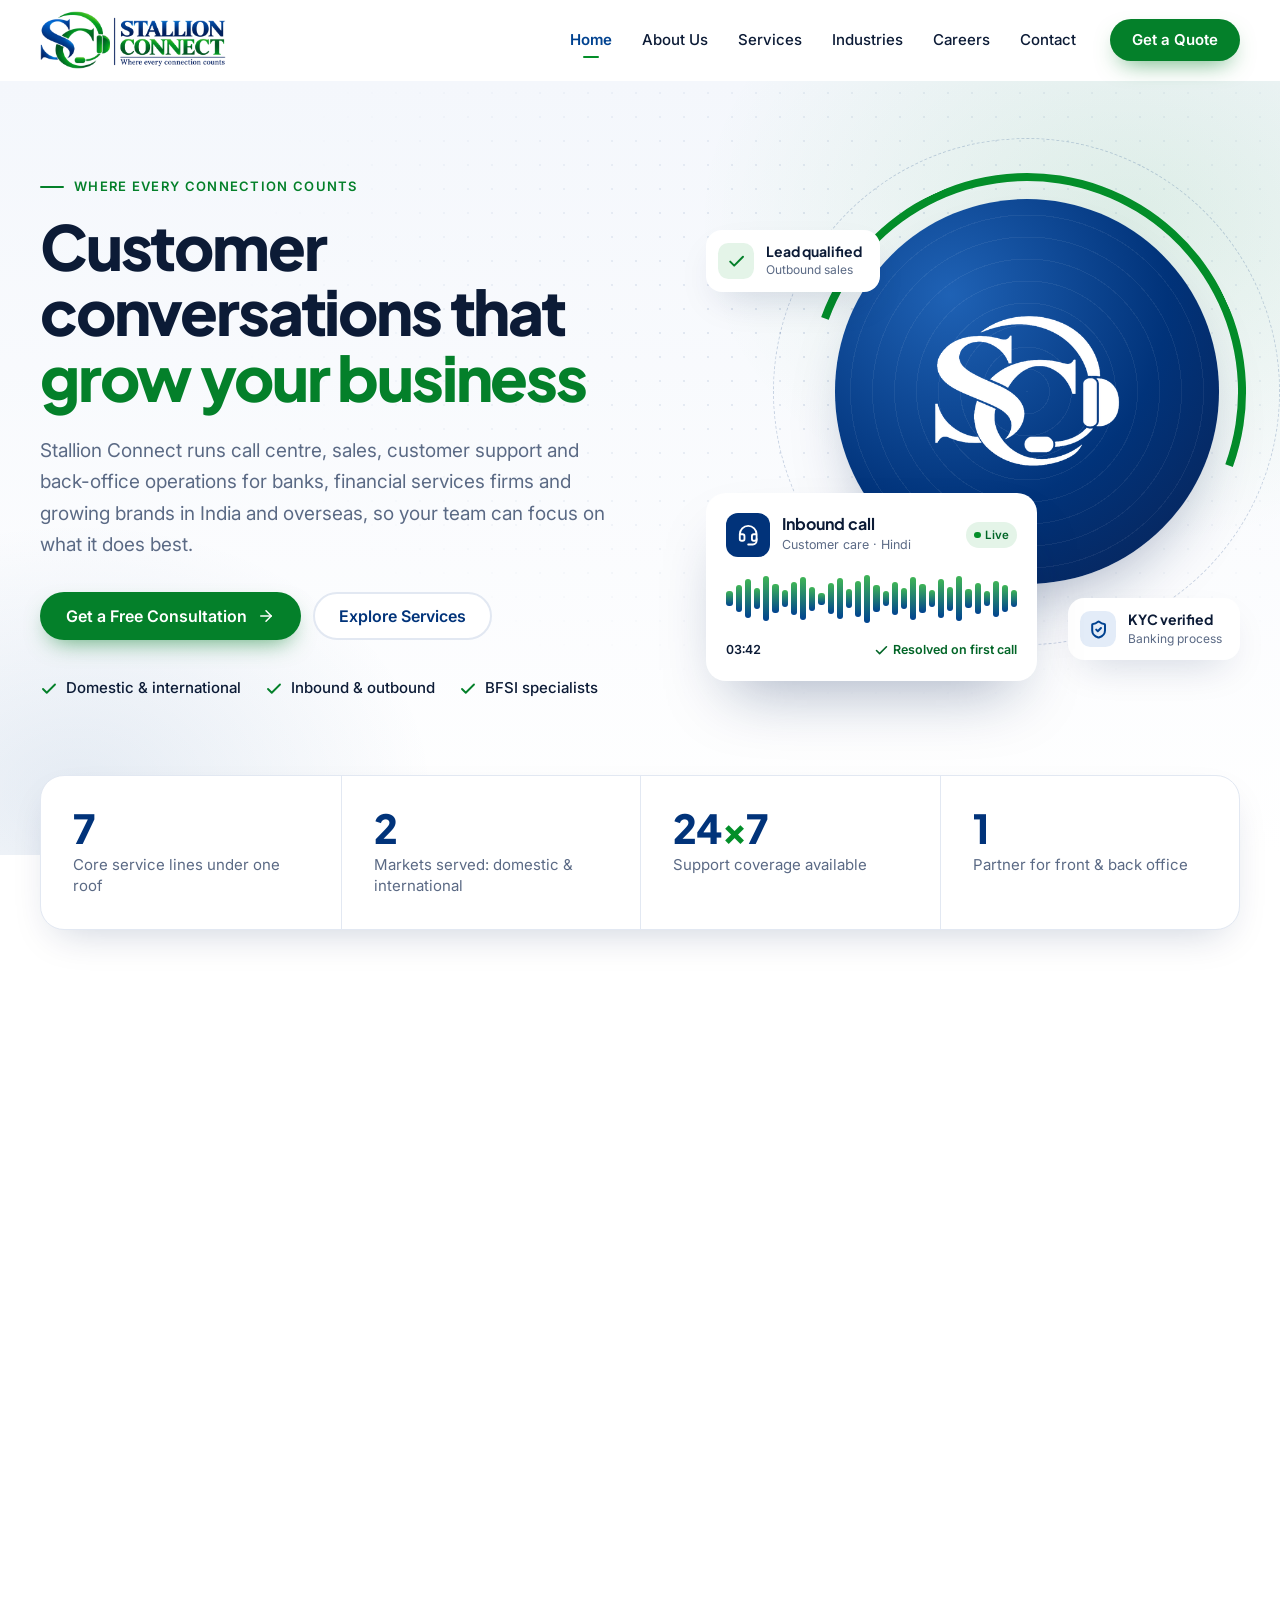
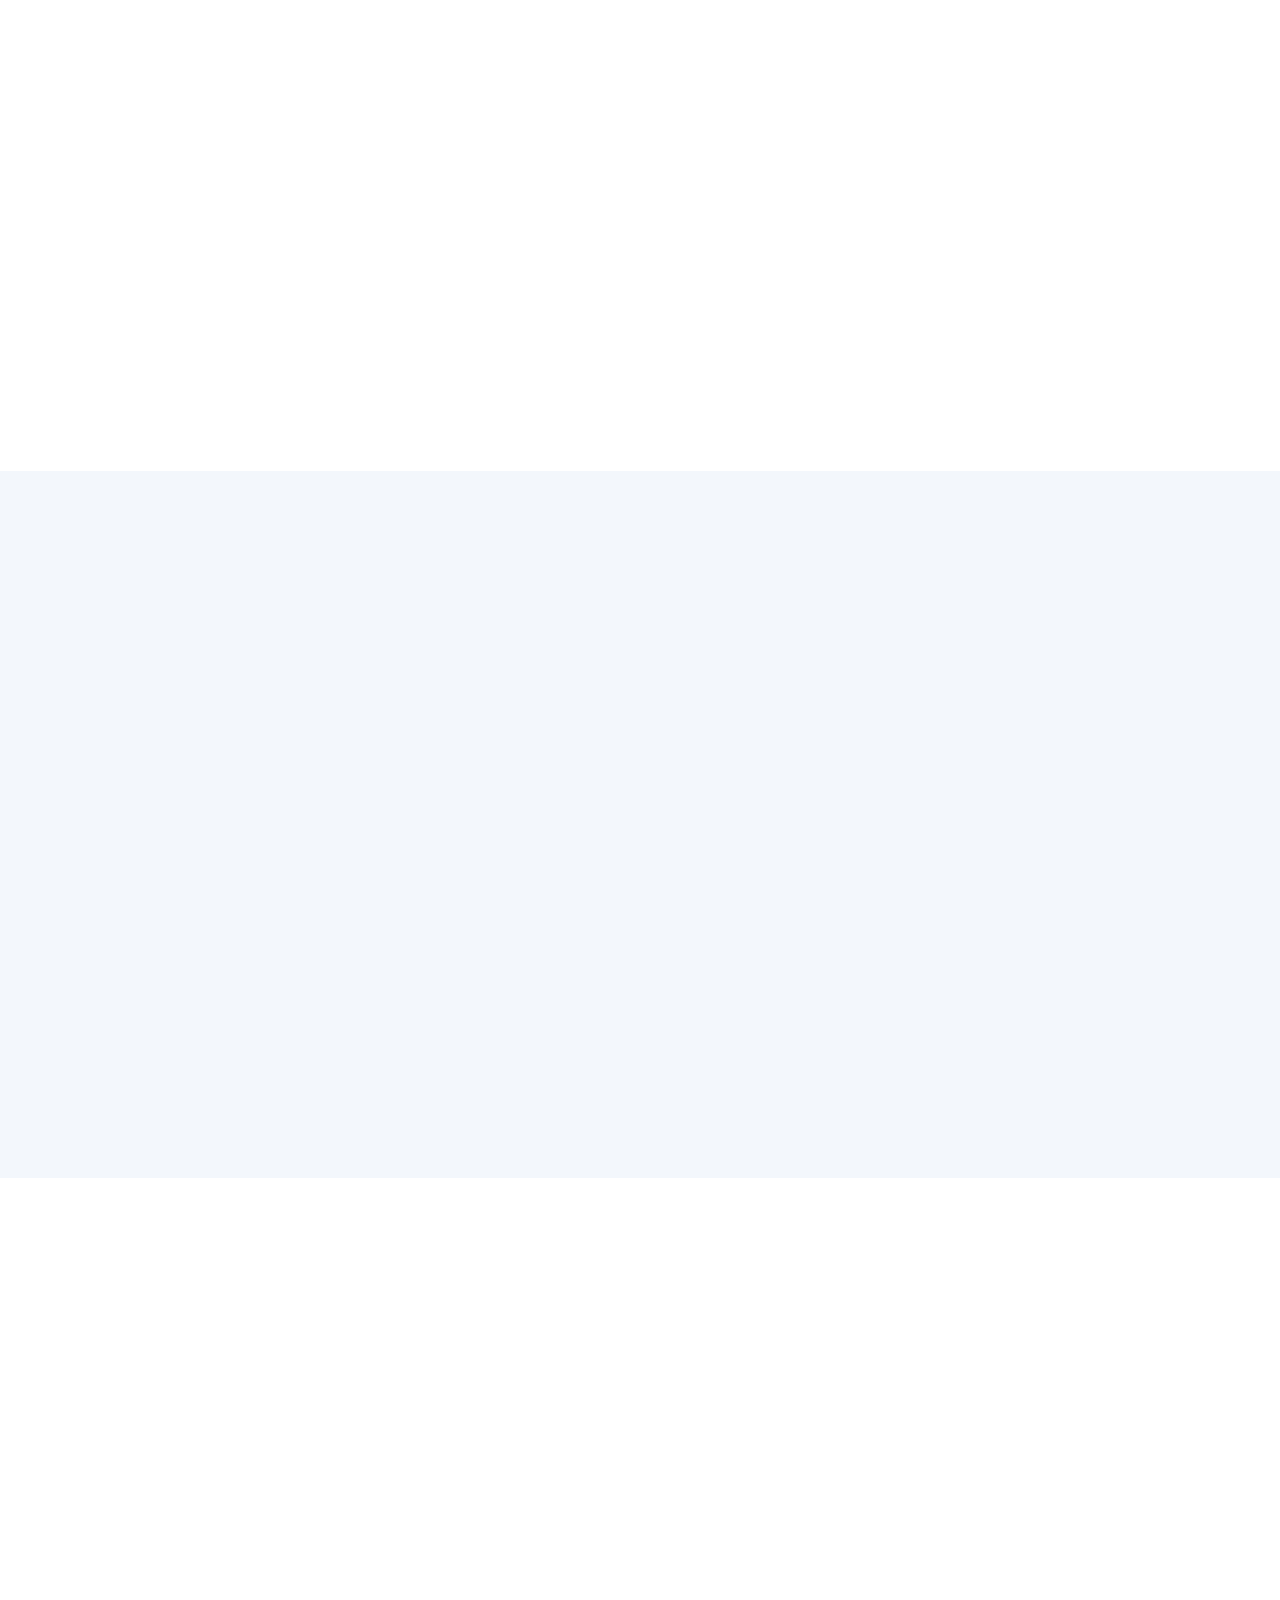
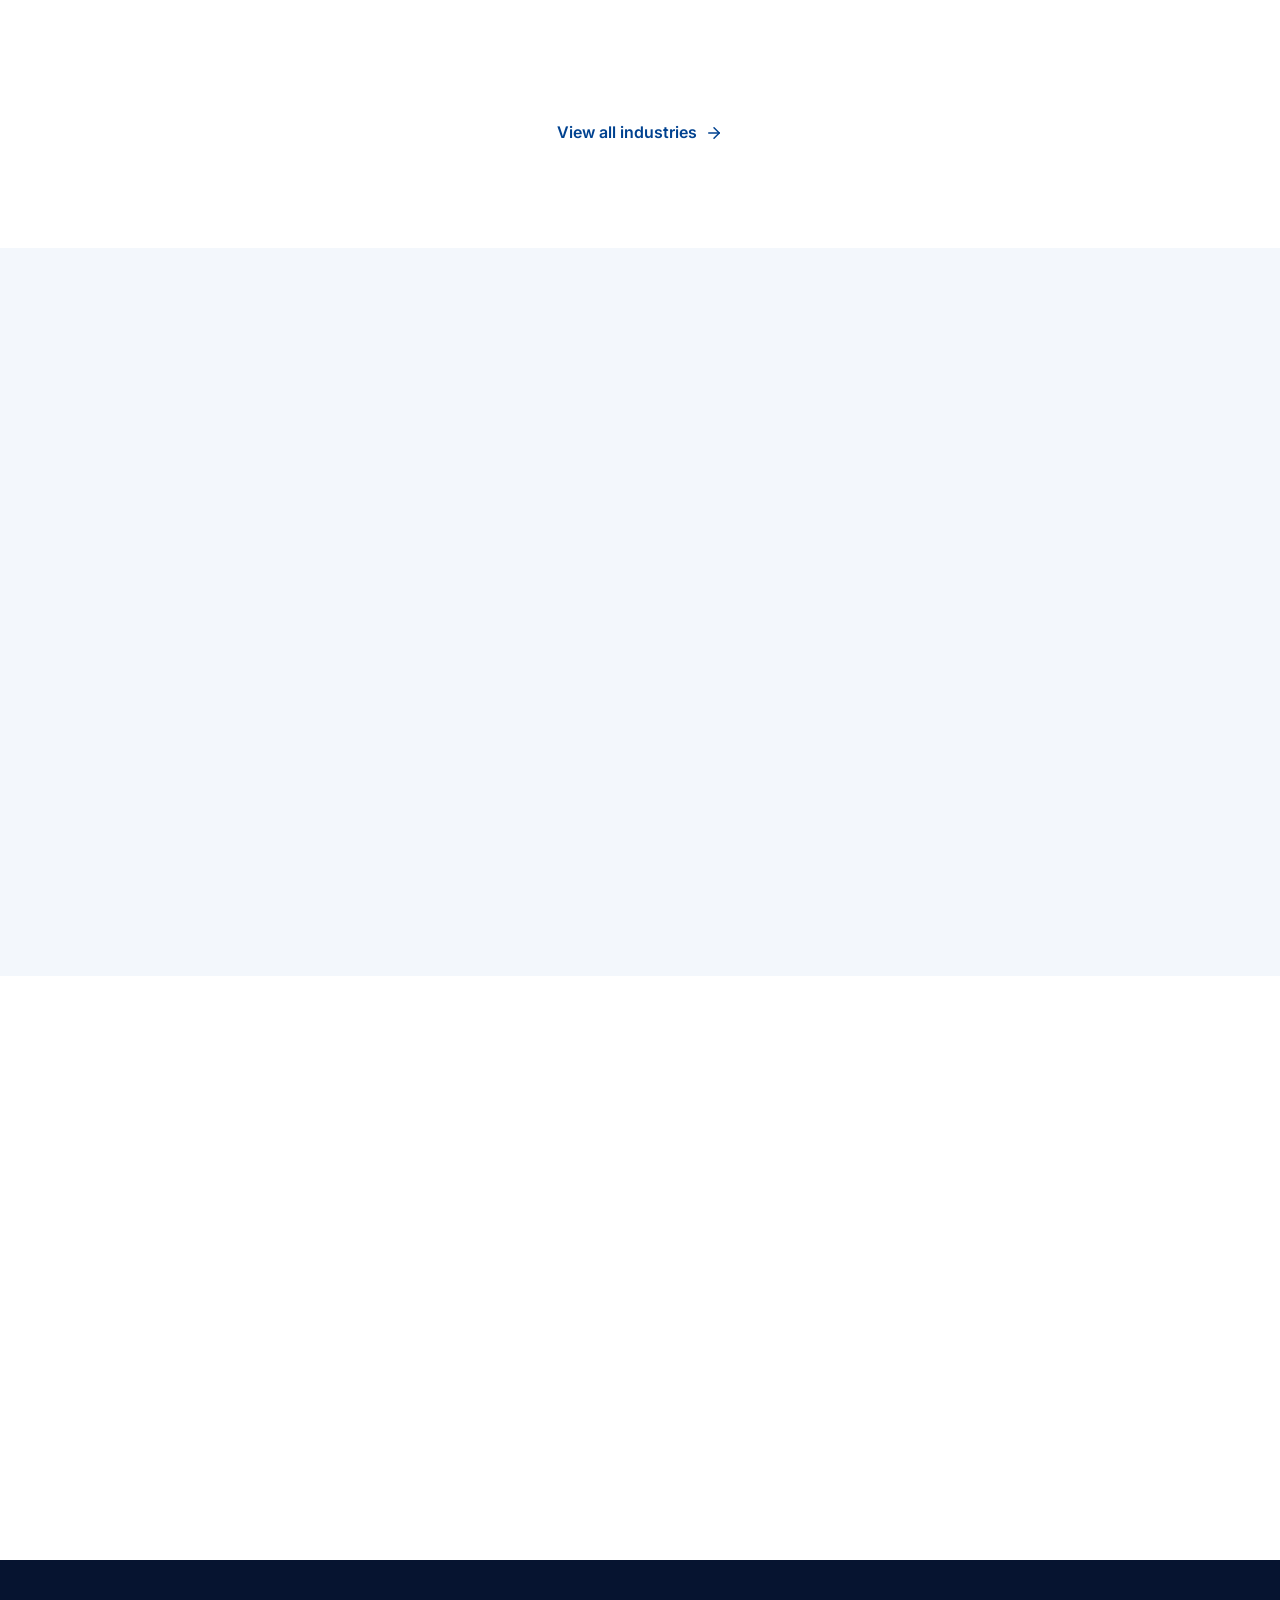
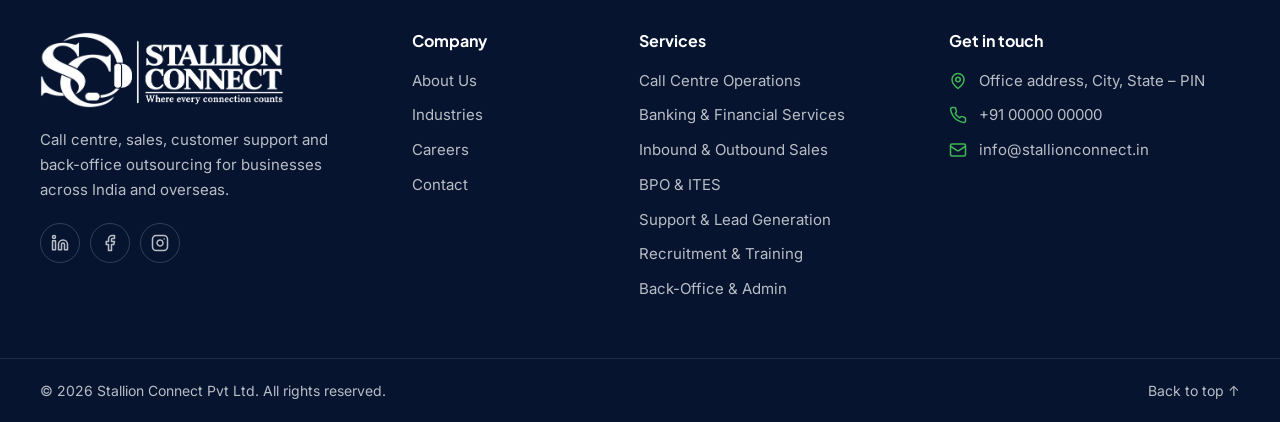
==== index.html @ 806faa65 "Use the client's logo with the punch line The client's updated logo adds the punch line "Where every" ====
<!DOCTYPE html>
<html lang="en">
<head>
  <meta charset="UTF-8">
  <meta name="viewport" content="width=device-width, initial-scale=1">
  <title>Stallion Connect Pvt Ltd | Call Centre, BPO &amp; Back-Office Services</title>
  <meta name="description" content="Stallion Connect Pvt Ltd: where every connection counts. We provide domestic and international call centre operations, banking and financial services outsourcing, inbound and outbound sales, customer support, lead generation, recruitment and back-office services.">
  <meta name="theme-color" content="#01337a">
  <meta property="og:type" content="website">
  <meta property="og:site_name" content="Stallion Connect Pvt Ltd">
  <meta property="og:title" content="Stallion Connect Pvt Ltd | Call Centre, BPO &amp; Back-Office Services">
  <meta property="og:description" content="Where every connection counts. Call centre, sales, customer support and back-office outsourcing for businesses across India and overseas.">
  <!-- og:image must be a full URL on the live domain -->
  <meta property="og:image" content="https://connectstallion.github.io/assets/img/og-image.jpg">
  <link rel="icon" href="favicon.ico" sizes="any">
  <link rel="icon" type="image/png" sizes="32x32" href="assets/img/favicon-32.png">
  <link rel="apple-touch-icon" href="assets/img/apple-touch-icon.png">
  <link rel="preconnect" href="https://fonts.googleapis.com">
  <link rel="preconnect" href="https://fonts.gstatic.com" crossorigin>
  <link rel="stylesheet" href="https://fonts.googleapis.com/css2?family=Inter:wght@400;500;600&amp;family=Plus+Jakarta+Sans:wght@600;700;800&amp;display=swap">
  <link rel="stylesheet" href="assets/css/styles.css">
  <script>document.documentElement.classList.add('js');</script>
  <script src="assets/js/main.js" defer></script>
</head>
<body>
  <a class="skip-link" href="#main">Skip to content</a>

  <header class="site-header">
    <div class="container header-inner">
      <a class="brand" href="index.html">
        <img src="assets/img/logo.png" alt="Stallion Connect Pvt Ltd" width="577" height="180">
      </a>
      <nav class="site-nav" id="site-nav" aria-label="Main">
        <ul class="nav-list">
          <li><a href="index.html" aria-current="page">Home</a></li>
          <li><a href="about.html">About Us</a></li>
          <li><a href="services.html">Services</a></li>
          <li><a href="industries.html">Industries</a></li>
          <li><a href="careers.html">Careers</a></li>
          <li><a href="contact.html">Contact</a></li>
        </ul>
        <a class="btn btn-primary btn-sm nav-cta" href="contact.html">Get a Quote</a>
      </nav>
      <button class="nav-toggle" type="button" aria-expanded="false" aria-controls="site-nav" aria-label="Open menu">
        <span></span><span></span><span></span>
      </button>
    </div>
  </header>

  <main id="main">
    <!-- Hero -->
    <section class="hero">
      <div class="container hero-grid">
        <div class="hero-copy">
          <span class="eyebrow">Where every connection counts</span>
          <h1>Customer conversations that <span class="text-accent">grow your business</span></h1>
          <p class="lead">Stallion Connect runs call centre, sales, customer support and back-office operations for banks, financial services firms and growing brands in India and overseas, so your team can focus on what it does best.</p>
          <div class="hero-actions">
            <a class="btn btn-primary" href="contact.html">Get a Free Consultation <svg class="i" viewBox="0 0 24 24" aria-hidden="true"><path d="M5 12h14"/><path d="m12 5 7 7-7 7"/></svg></a>
            <a class="btn btn-secondary" href="services.html">Explore Services</a>
          </div>
          <ul class="hero-points">
            <li><svg class="i" viewBox="0 0 24 24" aria-hidden="true"><path d="M20 6 9 17l-5-5"/></svg>Domestic &amp; international</li>
            <li><svg class="i" viewBox="0 0 24 24" aria-hidden="true"><path d="M20 6 9 17l-5-5"/></svg>Inbound &amp; outbound</li>
            <li><svg class="i" viewBox="0 0 24 24" aria-hidden="true"><path d="M20 6 9 17l-5-5"/></svg>BFSI specialists</li>
          </ul>
        </div>

        <div class="hero-visual" aria-hidden="true">
          <div class="hv-orb">
            <span class="hv-ring"></span>
            <span class="hv-arc"></span>
            <div class="hv-circle"><img src="assets/img/logo-mark-white.png" alt="" width="320" height="320"></div>
          </div>
          <div class="hv-card hv-chip hv-chip-1">
            <span class="hv-chip-icon"><svg class="i" viewBox="0 0 24 24"><path d="M20 6 9 17l-5-5"/></svg></span>
            <span><strong>Lead qualified</strong><small>Outbound sales</small></span>
          </div>
          <div class="hv-card hv-chip hv-chip-2">
            <span class="hv-chip-icon"><svg class="i" viewBox="0 0 24 24"><path d="M20 13c0 5-3.5 7.5-7.66 8.95a1 1 0 0 1-.67-.01C7.5 20.5 4 18 4 13V6a1 1 0 0 1 1-1c2 0 4.5-1.2 6.24-2.72a1.17 1.17 0 0 1 1.52 0C14.51 3.81 17 5 19 5a1 1 0 0 1 1 1z"/><path d="m9 12 2 2 4-4"/></svg></span>
            <span><strong>KYC verified</strong><small>Banking process</small></span>
          </div>
          <div class="hv-card hv-call">
            <div class="hv-call-head">
              <span class="hv-avatar"><svg class="i" viewBox="0 0 24 24"><path d="M3 11h3a2 2 0 0 1 2 2v3a2 2 0 0 1-2 2H5a2 2 0 0 1-2-2v-5Zm0 0a9 9 0 1 1 18 0m0 0v5a2 2 0 0 1-2 2h-1a2 2 0 0 1-2-2v-3a2 2 0 0 1 2-2h3Z"/><path d="M21 16v2a4 4 0 0 1-4 4h-5"/></svg></span>
              <span class="hv-call-text"><strong>Inbound call</strong><small>Customer care · Hindi</small></span>
              <span class="hv-live"><i></i>Live</span>
            </div>
            <div class="hv-wave">
              <span style="--h:30%"></span><span style="--h:55%"></span><span style="--h:80%"></span><span style="--h:45%"></span>
              <span style="--h:95%"></span><span style="--h:60%"></span><span style="--h:35%"></span><span style="--h:70%"></span>
              <span style="--h:90%"></span><span style="--h:50%"></span><span style="--h:25%"></span><span style="--h:65%"></span>
              <span style="--h:85%"></span><span style="--h:40%"></span><span style="--h:75%"></span><span style="--h:100%"></span>
              <span style="--h:55%"></span><span style="--h:30%"></span><span style="--h:70%"></span><span style="--h:45%"></span>
              <span style="--h:90%"></span><span style="--h:60%"></span><span style="--h:35%"></span><span style="--h:80%"></span>
              <span style="--h:50%"></span><span style="--h:95%"></span><span style="--h:40%"></span><span style="--h:65%"></span>
              <span style="--h:30%"></span><span style="--h:75%"></span><span style="--h:55%"></span><span style="--h:35%"></span>
            </div>
            <div class="hv-call-foot">
              <span class="hv-timer">03:42</span>
              <span class="hv-tag"><svg class="i" viewBox="0 0 24 24"><path d="M20 6 9 17l-5-5"/></svg>Resolved on first call</span>
            </div>
          </div>
        </div>
      </div>
    </section>

    <!-- At a glance -->
    <section class="highlights" aria-label="At a glance">
      <div class="container">
        <!-- TODO: confirm these figures with the client -->
        <ul class="highlight-grid">
          <li><strong>7</strong><span>Core service lines under one roof</span></li>
          <li><strong>2</strong><span>Markets served: domestic &amp; international</span></li>
          <li><strong>24<span>×</span>7</strong><span>Support coverage available</span></li>
          <li><strong>1</strong><span>Partner for front &amp; back office</span></li>
        </ul>
      </div>
    </section>

    <!-- Services -->
    <section class="section">
      <div class="container">
        <div class="section-head center reveal">
          <span class="eyebrow">What we do</span>
          <h2>End-to-end outsourcing, under one roof</h2>
          <p class="lead">From the first sales call to the last line of paperwork, our trained teams handle the work that keeps your customers happy and your business moving.</p>
        </div>

        <div class="grid grid-4">
          <a class="service-card reveal" href="services.html#call-centre">
            <span class="icon-badge"><svg class="i" viewBox="0 0 24 24" aria-hidden="true"><path d="M3 11h3a2 2 0 0 1 2 2v3a2 2 0 0 1-2 2H5a2 2 0 0 1-2-2v-5Zm0 0a9 9 0 1 1 18 0m0 0v5a2 2 0 0 1-2 2h-1a2 2 0 0 1-2-2v-3a2 2 0 0 1 2-2h3Z"/><path d="M21 16v2a4 4 0 0 1-4 4h-5"/></svg></span>
            <h3>Call Centre Operations</h3>
            <p>Domestic and international voice support, run by trained and quality-monitored agents.</p>
            <span class="card-link">Learn more <svg class="i" viewBox="0 0 24 24" aria-hidden="true"><path d="M5 12h14"/><path d="m12 5 7 7-7 7"/></svg></span>
          </a>
          <a class="service-card reveal" style="--d:1" href="services.html#banking">
            <span class="icon-badge is-green"><svg class="i" viewBox="0 0 24 24" aria-hidden="true"><path d="M3 22h18"/><path d="M6 18v-7"/><path d="M10 18v-7"/><path d="M14 18v-7"/><path d="M18 18v-7"/><path d="M12 2 20 7H4z"/></svg></span>
            <h3>Banking &amp; Financial Services</h3>
            <p>Card and loan sales, onboarding, KYC and collections support for banks, NBFCs and fintechs.</p>
            <span class="card-link">Learn more <svg class="i" viewBox="0 0 24 24" aria-hidden="true"><path d="M5 12h14"/><path d="m12 5 7 7-7 7"/></svg></span>
          </a>
          <a class="service-card reveal" style="--d:2" href="services.html#sales">
            <span class="icon-badge"><svg class="i" viewBox="0 0 24 24" aria-hidden="true"><path d="m22 7-8.5 8.5-5-5L2 17"/><path d="M16 7h6v6"/></svg></span>
            <h3>Inbound &amp; Outbound Sales</h3>
            <p>Teams that turn enquiries into orders and reach new prospects with compliant outreach.</p>
            <span class="card-link">Learn more <svg class="i" viewBox="0 0 24 24" aria-hidden="true"><path d="M5 12h14"/><path d="m12 5 7 7-7 7"/></svg></span>
          </a>
          <a class="service-card reveal" style="--d:3" href="services.html#bpo-ites">
            <span class="icon-badge is-green"><svg class="i" viewBox="0 0 24 24" aria-hidden="true"><rect width="20" height="14" x="2" y="3" rx="2"/><path d="M8 21h8"/><path d="M12 17v4"/></svg></span>
            <h3>BPO &amp; ITES Operations</h3>
            <p>Email, chat, helpdesk and data processing that keep your operations lean and fast.</p>
            <span class="card-link">Learn more <svg class="i" viewBox="0 0 24 24" aria-hidden="true"><path d="M5 12h14"/><path d="m12 5 7 7-7 7"/></svg></span>
          </a>
          <a class="service-card reveal" href="services.html#support-leads">
            <span class="icon-badge is-green"><svg class="i" viewBox="0 0 24 24" aria-hidden="true"><path d="M7.9 20A9 9 0 1 0 4 16.1L2 22Z"/></svg></span>
            <h3>Customer Support &amp; Lead Generation</h3>
            <p>Omnichannel support paired with targeted lead generation to keep your pipeline full.</p>
            <span class="card-link">Learn more <svg class="i" viewBox="0 0 24 24" aria-hidden="true"><path d="M5 12h14"/><path d="m12 5 7 7-7 7"/></svg></span>
          </a>
          <a class="service-card reveal" style="--d:1" href="services.html#recruitment">
            <span class="icon-badge"><svg class="i" viewBox="0 0 24 24" aria-hidden="true"><path d="M16 21v-2a4 4 0 0 0-4-4H6a4 4 0 0 0-4 4v2"/><circle cx="9" cy="7" r="4"/><path d="M19 8v6"/><path d="M22 11h-6"/></svg></span>
            <h3>Recruitment &amp; Training</h3>
            <p>Volume hiring, assessments and job-ready training for customer-facing roles.</p>
            <span class="card-link">Learn more <svg class="i" viewBox="0 0 24 24" aria-hidden="true"><path d="M5 12h14"/><path d="m12 5 7 7-7 7"/></svg></span>
          </a>
          <a class="service-card reveal" style="--d:2" href="services.html#back-office">
            <span class="icon-badge is-green"><svg class="i" viewBox="0 0 24 24" aria-hidden="true"><path d="M15 2H6a2 2 0 0 0-2 2v16a2 2 0 0 0 2 2h12a2 2 0 0 0 2-2V7Z"/><path d="M14 2v4a2 2 0 0 0 2 2h4"/><path d="M10 9H8"/><path d="M16 13H8"/><path d="M16 17H8"/></svg></span>
            <h3>Back-Office &amp; Admin</h3>
            <p>Accurate data entry, document processing, verification and MIS reporting.</p>
            <span class="card-link">Learn more <svg class="i" viewBox="0 0 24 24" aria-hidden="true"><path d="M5 12h14"/><path d="m12 5 7 7-7 7"/></svg></span>
          </a>
          <a class="service-card is-cta reveal" style="--d:3" href="contact.html">
            <h3>Need something custom?</h3>
            <p>Tell us how your process works and we'll design a team around it.</p>
            <span class="card-link">Talk to us <svg class="i" viewBox="0 0 24 24" aria-hidden="true"><path d="M5 12h14"/><path d="m12 5 7 7-7 7"/></svg></span>
          </a>
        </div>
      </div>
    </section>

    <!-- Why us -->
    <section class="section section-soft">
      <div class="container split">
        <div class="reveal">
          <span class="eyebrow">Why Stallion Connect</span>
          <h2 class="h2">A partner that works like an extension of your team</h2>
          <p class="lead">Skilled people, clear processes and the right tools add up to consistent results, whether you need ten agents or a full operations floor.</p>
          <ul class="check-list">
            <li>Agents trained and assessed on every process before going live</li>
            <li>Secure, confidential handling of your customers' data</li>
            <li>Quick ramp-up with flexible team sizes</li>
            <li>Transparent reporting with clear KPIs and SLAs</li>
            <li>Multilingual teams: English, Hindi and regional languages</li>
            <li>Cost-effective delivery without cutting corners</li>
          </ul>
        </div>
        <div class="feature-tiles">
          <div class="card reveal">
            <span class="icon-badge"><svg class="i" viewBox="0 0 24 24" aria-hidden="true"><path d="M16 21v-2a4 4 0 0 0-4-4H6a4 4 0 0 0-4 4v2"/><circle cx="9" cy="7" r="4"/><path d="M22 21v-2a4 4 0 0 0-3-3.87"/><path d="M16 3.13a4 4 0 0 1 0 7.75"/></svg></span>
            <h3>People</h3>
            <p>Carefully hired, continuously coached teams that represent your brand well.</p>
          </div>
          <div class="card reveal" style="--d:1">
            <span class="icon-badge is-green"><svg class="i" viewBox="0 0 24 24" aria-hidden="true"><rect width="8" height="4" x="8" y="2" rx="1"/><path d="M16 4h2a2 2 0 0 1 2 2v14a2 2 0 0 1-2 2H6a2 2 0 0 1-2-2V6a2 2 0 0 1 2-2h2"/><path d="m9 14 2 2 4-4"/></svg></span>
            <h3>Process</h3>
            <p>Documented SOPs, quality audits and regular calibration sessions.</p>
          </div>
          <div class="card reveal" style="--d:2">
            <span class="icon-badge is-green"><svg class="i" viewBox="0 0 24 24" aria-hidden="true"><rect width="20" height="14" x="2" y="3" rx="2"/><path d="M8 21h8"/><path d="M12 17v4"/></svg></span>
            <h3>Technology</h3>
            <p>CRM, dialer and reporting tools that fit the way you already work.</p>
          </div>
          <div class="card reveal" style="--d:3">
            <span class="icon-badge"><svg class="i" viewBox="0 0 24 24" aria-hidden="true"><path d="M20 13c0 5-3.5 7.5-7.66 8.95a1 1 0 0 1-.67-.01C7.5 20.5 4 18 4 13V6a1 1 0 0 1 1-1c2 0 4.5-1.2 6.24-2.72a1.17 1.17 0 0 1 1.52 0C14.51 3.81 17 5 19 5a1 1 0 0 1 1 1z"/><path d="m9 12 2 2 4-4"/></svg></span>
            <h3>Security</h3>
            <p>Access controls and confidentiality built into every process.</p>
          </div>
        </div>
      </div>
    </section>

    <!-- Industries -->
    <section class="section">
      <div class="container">
        <div class="section-head center reveal">
          <span class="eyebrow">Industries</span>
          <h2>Built for sectors that run on customer conversations</h2>
          <p class="lead">Our teams learn the products, regulations and customer expectations of each industry they support.</p>
        </div>
        <ul class="chip-list reveal">
          <li><a class="chip" href="industries.html#bfsi"><svg class="i" viewBox="0 0 24 24" aria-hidden="true"><path d="M3 22h18"/><path d="M6 18v-7"/><path d="M10 18v-7"/><path d="M14 18v-7"/><path d="M18 18v-7"/><path d="M12 2 20 7H4z"/></svg>Banking &amp; Finance</a></li>
          <li><a class="chip" href="industries.html#insurance"><svg class="i" viewBox="0 0 24 24" aria-hidden="true"><path d="M20 13c0 5-3.5 7.5-7.66 8.95a1 1 0 0 1-.67-.01C7.5 20.5 4 18 4 13V6a1 1 0 0 1 1-1c2 0 4.5-1.2 6.24-2.72a1.17 1.17 0 0 1 1.52 0C14.51 3.81 17 5 19 5a1 1 0 0 1 1 1z"/></svg>Insurance</a></li>
          <li><a class="chip" href="industries.html#telecom"><svg class="i" viewBox="0 0 24 24" aria-hidden="true"><rect width="14" height="20" x="5" y="2" rx="2"/><path d="M12 18h.01"/></svg>Telecom</a></li>
          <li><a class="chip" href="industries.html#ecommerce"><svg class="i" viewBox="0 0 24 24" aria-hidden="true"><circle cx="8" cy="21" r="1"/><circle cx="19" cy="21" r="1"/><path d="M2.05 2.05h2l2.66 12.42a2 2 0 0 0 2 1.58h9.78a2 2 0 0 0 1.95-1.57l1.65-7.43H5.12"/></svg>E-commerce &amp; Retail</a></li>
          <li><a class="chip" href="industries.html#healthcare"><svg class="i" viewBox="0 0 24 24" aria-hidden="true"><path d="M19 14c1.49-1.46 3-3.21 3-5.5A5.5 5.5 0 0 0 16.5 3c-1.76 0-3 .5-4.5 2-1.5-1.5-2.74-2-4.5-2A5.5 5.5 0 0 0 2 8.5c0 2.3 1.5 4.05 3 5.5l7 7Z"/><path d="M3.22 12H9.5l.5-1 2 4.5 2-7 1.5 3.5h5.27"/></svg>Healthcare</a></li>
          <li><a class="chip" href="industries.html#travel"><svg class="i" viewBox="0 0 24 24" aria-hidden="true"><path d="M17.8 19.2 16 11l3.5-3.5C21 6 21.5 4 21 3c-1-.5-3 0-4.5 1.5L13 8 4.8 6.2c-.5-.1-.9.1-1.1.5l-.3.5c-.2.5-.1 1 .3 1.3L9 12l-2 3H4l-1 1 3 2 2 3 1-1v-3l3-2 3.5 5.3c.3.4.8.5 1.3.3l.5-.2c.4-.3.6-.7.5-1.2z"/></svg>Travel &amp; Hospitality</a></li>
          <li><a class="chip" href="industries.html#education"><svg class="i" viewBox="0 0 24 24" aria-hidden="true"><path d="M22 10 12 5 2 10l10 5 10-5Z"/><path d="M22 10v6"/><path d="M6 12v5c3 3 9 3 12 0v-5"/></svg>Education &amp; EdTech</a></li>
          <li><a class="chip" href="industries.html#real-estate"><svg class="i" viewBox="0 0 24 24" aria-hidden="true"><path d="M6 22V4a2 2 0 0 1 2-2h8a2 2 0 0 1 2 2v18Z"/><path d="M6 12H4a2 2 0 0 0-2 2v6a2 2 0 0 0 2 2h2"/><path d="M18 9h2a2 2 0 0 1 2 2v9a2 2 0 0 1-2 2h-2"/><path d="M10 6h4"/><path d="M10 10h4"/><path d="M10 14h4"/><path d="M10 18h4"/></svg>Real Estate</a></li>
        </ul>
        <p class="center-link"><a class="link-arrow" href="industries.html">View all industries <svg class="i" viewBox="0 0 24 24" aria-hidden="true"><path d="M5 12h14"/><path d="m12 5 7 7-7 7"/></svg></a></p>
      </div>
    </section>

    <!-- Process -->
    <section class="section section-soft">
      <div class="container">
        <div class="section-head center reveal">
          <span class="eyebrow">How we work</span>
          <h2>From first call to full operations in four steps</h2>
          <p class="lead">A simple, transparent onboarding process that gets your team live quickly and keeps improving after launch.</p>
        </div>
        <ol class="steps">
          <li class="step reveal"><h3>Discover</h3><p>We learn your goals, customers, call volumes and what success looks like.</p></li>
          <li class="step reveal" style="--d:1"><h3>Design</h3><p>We map the process, scripts, SOPs, team size and reporting.</p></li>
          <li class="step reveal" style="--d:2"><h3>Deploy</h3><p>We hire, train and launch your team, often starting with a pilot.</p></li>
          <li class="step reveal" style="--d:3"><h3>Optimise</h3><p>We track quality and KPIs and refine the process every month.</p></li>
        </ol>
      </div>
    </section>

    <!-- Calls to action -->
    <section class="section">
      <div class="container cta-duo">
        <div class="cta-card is-navy reveal">
          <span class="eyebrow">For businesses</span>
          <h2>Ready to scale your customer operations?</h2>
          <p>Tell us about your process and we'll put together a proposal tailored to your team, volumes and budget.</p>
          <a class="btn btn-primary" href="contact.html">Get a Quote <svg class="i" viewBox="0 0 24 24" aria-hidden="true"><path d="M5 12h14"/><path d="m12 5 7 7-7 7"/></svg></a>
        </div>
        <div class="cta-card is-green reveal" style="--d:1">
          <span class="eyebrow">For job seekers</span>
          <h2>Start your career with us</h2>
          <p>Freshers and experienced professionals are welcome, and every role comes with training.</p>
          <a class="btn btn-navy" href="careers.html">View Openings <svg class="i" viewBox="0 0 24 24" aria-hidden="true"><path d="M5 12h14"/><path d="m12 5 7 7-7 7"/></svg></a>
        </div>
      </div>
    </section>
  </main>

  <footer class="site-footer">
    <div class="container footer-grid">
      <div class="footer-brand">
        <img src="assets/img/logo-white.png" alt="Stallion Connect Pvt Ltd" width="577" height="180" loading="lazy">
        <p>Call centre, sales, customer support and back-office outsourcing for businesses across India and overseas.</p>
        <!-- TODO: replace # with the company's social media profile links -->
        <div class="social">
          <a href="#" aria-label="LinkedIn"><svg class="i" viewBox="0 0 24 24" aria-hidden="true"><path d="M16 8a6 6 0 0 1 6 6v7h-4v-7a2 2 0 0 0-2-2 2 2 0 0 0-2 2v7h-4v-7a6 6 0 0 1 6-6z"/><rect width="4" height="12" x="2" y="9"/><circle cx="4" cy="4" r="2"/></svg></a>
          <a href="#" aria-label="Facebook"><svg class="i" viewBox="0 0 24 24" aria-hidden="true"><path d="M18 2h-3a5 5 0 0 0-5 5v3H7v4h3v8h4v-8h3l1-4h-4V7a1 1 0 0 1 1-1h3z"/></svg></a>
          <a href="#" aria-label="Instagram"><svg class="i" viewBox="0 0 24 24" aria-hidden="true"><rect width="20" height="20" x="2" y="2" rx="5"/><path d="M16 11.37A4 4 0 1 1 12.63 8 4 4 0 0 1 16 11.37z"/><path d="M17.5 6.5h.01"/></svg></a>
        </div>
      </div>
      <div>
        <h2 class="footer-title">Company</h2>
        <ul class="footer-links">
          <li><a href="about.html">About Us</a></li>
          <li><a href="industries.html">Industries</a></li>
          <li><a href="careers.html">Careers</a></li>
          <li><a href="contact.html">Contact</a></li>
        </ul>
      </div>
      <div>
        <h2 class="footer-title">Services</h2>
        <ul class="footer-links">
          <li><a href="services.html#call-centre">Call Centre Operations</a></li>
          <li><a href="services.html#banking">Banking &amp; Financial Services</a></li>
          <li><a href="services.html#sales">Inbound &amp; Outbound Sales</a></li>
          <li><a href="services.html#bpo-ites">BPO &amp; ITES</a></li>
          <li><a href="services.html#support-leads">Support &amp; Lead Generation</a></li>
          <li><a href="services.html#recruitment">Recruitment &amp; Training</a></li>
          <li><a href="services.html#back-office">Back-Office &amp; Admin</a></li>
        </ul>
      </div>
      <div>
        <h2 class="footer-title">Get in touch</h2>
        <!-- TODO: replace with the company's real address, phone and email -->
        <ul class="footer-contact">
          <li><svg class="i" viewBox="0 0 24 24" aria-hidden="true"><path d="M20 10c0 6-8 12-8 12s-8-6-8-12a8 8 0 0 1 16 0Z"/><circle cx="12" cy="10" r="3"/></svg><span>Office address, City, State – PIN</span></li>
          <li><svg class="i" viewBox="0 0 24 24" aria-hidden="true"><path d="M22 16.92v3a2 2 0 0 1-2.18 2 19.79 19.79 0 0 1-8.63-3.07 19.5 19.5 0 0 1-6-6 19.79 19.79 0 0 1-3.07-8.67A2 2 0 0 1 4.11 2h3a2 2 0 0 1 2 1.72 12.84 12.84 0 0 0 .7 2.81 2 2 0 0 1-.45 2.11L8.09 9.91a16 16 0 0 0 6 6l1.27-1.27a2 2 0 0 1 2.11-.45 12.84 12.84 0 0 0 2.81.7A2 2 0 0 1 22 16.92z"/></svg><a href="tel:+910000000000">+91 00000 00000</a></li>
          <li><svg class="i" viewBox="0 0 24 24" aria-hidden="true"><rect width="20" height="16" x="2" y="4" rx="2"/><path d="m22 7-8.97 5.7a1.94 1.94 0 0 1-2.06 0L2 7"/></svg><a href="mailto:info@stallionconnect.in">info@stallionconnect.in</a></li>
        </ul>
      </div>
    </div>
    <div class="footer-bottom">
      <div class="container">
        <p>© <span data-year>2026</span> Stallion Connect Pvt Ltd. All rights reserved.</p>
        <a href="#top">Back to top ↑</a>
      </div>
    </div>
  </footer>
</body>
</html>
---- assets/css/styles.css ----
/* ==========================================================================
   Stallion Connect Pvt Ltd — website styles
   Brand colours are sampled from the logo: navy #01337a / #004290, green #038e29
   ========================================================================== */

:root {
  /* Brand */
  --navy-950: #061430;
  --navy-900: #0a2152;
  --navy-800: #01337a;
  --navy-700: #004290;
  --blue-100: #e3ecf8;
  --blue-50: #f3f7fc;
  --green-700: #026527;
  --green-600: #04802a;
  --green-500: #038e29;
  --green-400: #3fb556;
  --green-100: #e4f4e8;

  /* Neutrals */
  --ink: #0c1b36;
  --text: #33415c;
  --muted: #5b6a85;
  --line: #e2e8f2;
  --white: #fff;
  --danger: #b42318;

  /* Type */
  --font-head: "Plus Jakarta Sans", system-ui, -apple-system, "Segoe UI", Roboto, sans-serif;
  --font-body: "Inter", system-ui, -apple-system, "Segoe UI", Roboto, sans-serif;

  /* Shape */
  --radius-sm: 10px;
  --radius: 16px;
  --radius-lg: 24px;
  --shadow-sm: 0 1px 2px rgb(10 33 82 / .05), 0 4px 12px rgb(10 33 82 / .05);
  --shadow: 0 16px 40px -16px rgb(10 33 82 / .22);
  --shadow-lg: 0 32px 64px -24px rgb(10 33 82 / .35);

  /* Layout */
  --container: 1200px;
  --gutter: 16px;
  --header-h: 68px;
}

@media (min-width: 768px) {
  :root { --gutter: 24px; --header-h: 80px; }
}

/* Base
   ========================================================================== */

*, *::before, *::after { box-sizing: border-box; }

html {
  -webkit-text-size-adjust: 100%;
  scroll-behavior: smooth;
  scroll-padding-top: calc(var(--header-h) + 16px);
}

body {
  margin: 0;
  font-family: var(--font-body);
  font-size: 1rem;
  line-height: 1.65;
  color: var(--text);
  background: var(--white);
  -webkit-font-smoothing: antialiased;
  text-rendering: optimizeLegibility;
}

img, svg { display: block; max-width: 100%; }
img { height: auto; }

h1, h2, h3, h4 {
  margin: 0 0 .5em;
  font-family: var(--font-head);
  font-weight: 700;
  line-height: 1.15;
  letter-spacing: -0.02em;
  color: var(--ink);
}
h1 { font-weight: 800; }
p { margin: 0 0 1em; }
ul, ol { margin: 0; }

a { color: var(--navy-700); text-decoration: none; transition: color .2s; }
a:hover { color: var(--green-600); }

:focus-visible { outline: 3px solid var(--green-400); outline-offset: 3px; border-radius: 6px; }
::selection { background: var(--green-100); color: var(--ink); }

.skip-link {
  position: absolute;
  top: -60px;
  left: 16px;
  z-index: 100;
  padding: 10px 16px;
  border-radius: 8px;
  background: var(--navy-800);
  color: #fff;
  font-weight: 600;
}
.skip-link:focus { top: 12px; color: #fff; }

/* Layout helpers
   ========================================================================== */

.container { width: min(100% - 2 * var(--gutter), var(--container)); margin-inline: auto; }

.section { padding-block: clamp(64px, 8vw, 112px); }
.section.flush-top { padding-top: 0; }
.section-soft { background: var(--blue-50); }

.section-head { max-width: 720px; margin-bottom: clamp(36px, 5vw, 56px); }
.section-head.center { margin-inline: auto; text-align: center; }
.section-head p:last-child { margin-bottom: 0; }
.section-head h2, .h2 { font-size: clamp(1.75rem, 1.25rem + 2vw, 2.75rem); }

.eyebrow {
  display: inline-flex;
  align-items: center;
  gap: 10px;
  margin-bottom: 16px;
  font-size: .8125rem;
  font-weight: 600;
  letter-spacing: .1em;
  text-transform: uppercase;
  color: var(--green-600);
}
.eyebrow::before,
.section-head.center .eyebrow::after {
  content: "";
  width: 24px;
  height: 2px;
  border-radius: 2px;
  background: currentColor;
}

.lead { font-size: clamp(1.0625rem, 1rem + .25vw, 1.1875rem); color: var(--muted); }
.text-accent { color: var(--green-600); }

.grid { display: grid; gap: 24px; }
.grid-2 { grid-template-columns: repeat(2, minmax(0, 1fr)); }
.grid-3 { grid-template-columns: repeat(3, minmax(0, 1fr)); }
.grid-4 { grid-template-columns: repeat(4, minmax(0, 1fr)); }

@media (max-width: 1024px) {
  .grid-3, .grid-4 { grid-template-columns: repeat(2, minmax(0, 1fr)); }
}
@media (max-width: 640px) {
  .grid-2, .grid-3, .grid-4 { grid-template-columns: minmax(0, 1fr); }
}

.split {
  display: grid;
  grid-template-columns: repeat(2, minmax(0, 1fr));
  gap: clamp(40px, 6vw, 80px);
  align-items: center;
}
@media (max-width: 960px) {
  .split { grid-template-columns: minmax(0, 1fr); }
}

/* Icons & badges
   ========================================================================== */

.i {
  width: 24px;
  height: 24px;
  flex: none;
  fill: none;
  stroke: currentColor;
  stroke-width: 2;
  stroke-linecap: round;
  stroke-linejoin: round;
}

.icon-badge {
  display: grid;
  place-items: center;
  flex: none;
  width: 52px;
  height: 52px;
  border-radius: 14px;
  background: var(--blue-100);
  color: var(--navy-700);
  transition: background-color .25s, color .25s;
}
.icon-badge.is-green { background: var(--green-100); color: var(--green-600); }
.icon-badge.lg { width: 64px; height: 64px; border-radius: 18px; }
.icon-badge.lg .i { width: 30px; height: 30px; }

/* Buttons & links
   ========================================================================== */

.btn {
  display: inline-flex;
  align-items: center;
  justify-content: center;
  gap: 10px;
  min-height: 48px;
  padding: 12px 24px;
  border: 2px solid transparent;
  border-radius: 999px;
  font: 600 1rem/1.2 var(--font-body);
  text-align: center;
  cursor: pointer;
  transition: background-color .2s, color .2s, border-color .2s, transform .2s, box-shadow .2s;
}
.btn .i { width: 18px; height: 18px; transition: transform .2s; }
.btn:hover .i { transform: translateX(3px); }
.btn:disabled { opacity: .7; cursor: progress; }

.btn-primary { background: var(--green-600); color: #fff; box-shadow: 0 10px 24px -10px rgb(4 128 42 / .7); }
.btn-primary:hover { background: var(--green-700); color: #fff; transform: translateY(-1px); }

.btn-secondary { background: #fff; color: var(--navy-800); border-color: var(--line); }
.btn-secondary:hover { border-color: var(--navy-700); color: var(--navy-700); }

.btn-navy { background: var(--navy-800); color: #fff; }
.btn-navy:hover { background: var(--navy-900); color: #fff; transform: translateY(-1px); }

.btn-light { background: #fff; color: var(--navy-800); }
.btn-light:hover { background: var(--green-100); color: var(--navy-900); }

.btn-outline-light { color: #fff; border-color: rgb(255 255 255 / .4); }
.btn-outline-light:hover { color: #fff; border-color: #fff; background: rgb(255 255 255 / .08); }

.btn-sm { min-height: 42px; padding: 8px 20px; font-size: .9375rem; }

.link-arrow {
  display: inline-flex;
  align-items: center;
  gap: 8px;
  font-weight: 600;
  color: var(--navy-700);
}
.link-arrow .i { width: 18px; height: 18px; transition: transform .2s; }
.link-arrow:hover .i { transform: translateX(4px); }

/* Header & navigation
   ========================================================================== */

.site-header {
  position: sticky;
  top: 0;
  z-index: 50;
  background: rgb(255 255 255 / .92);
  -webkit-backdrop-filter: saturate(180%) blur(14px);
  backdrop-filter: saturate(180%) blur(14px);
  border-bottom: 1px solid transparent;
  transition: border-color .25s, box-shadow .25s;
}
.site-header.is-scrolled,
.site-header.nav-open {
  border-bottom-color: var(--line);
  box-shadow: 0 8px 24px -16px rgb(10 33 82 / .25);
}

.header-inner {
  display: flex;
  align-items: center;
  justify-content: space-between;
  gap: 24px;
  height: var(--header-h);
}

.brand { flex: none; }
.brand img { width: auto; height: 46px; }
@media (min-width: 768px) {
  .brand img { height: 58px; }
}

.site-nav { display: flex; align-items: center; gap: 20px; }

.nav-list { display: flex; align-items: center; gap: 2px; padding: 0; list-style: none; }
.nav-list a {
  position: relative;
  display: block;
  padding: 8px 14px;
  border-radius: 999px;
  font-size: .9375rem;
  font-weight: 500;
  color: var(--ink);
}
.nav-list a:hover { color: var(--navy-700); background: var(--blue-50); }
.nav-list a[aria-current="page"] { color: var(--navy-700); font-weight: 600; }
.nav-list a[aria-current="page"]::after {
  content: "";
  position: absolute;
  left: 50%;
  bottom: 2px;
  width: 16px;
  height: 2px;
  border-radius: 2px;
  background: var(--green-500);
  transform: translateX(-50%);
}

.nav-toggle { display: none; }

@media (max-width: 1080px) {
  .nav-toggle {
    display: inline-flex;
    flex-direction: column;
    justify-content: center;
    gap: 5px;
    width: 44px;
    height: 44px;
    padding: 0 11px;
    border: 1px solid var(--line);
    border-radius: 12px;
    background: #fff;
    cursor: pointer;
  }
  .nav-toggle span {
    display: block;
    height: 2px;
    border-radius: 2px;
    background: var(--ink);
    transition: transform .25s, opacity .25s;
  }
  .nav-open .nav-toggle span:nth-child(1) { transform: translateY(7px) rotate(45deg); }
  .nav-open .nav-toggle span:nth-child(2) { opacity: 0; }
  .nav-open .nav-toggle span:nth-child(3) { transform: translateY(-7px) rotate(-45deg); }

  .site-nav {
    position: absolute;
    top: 100%;
    left: 0;
    right: 0;
    flex-direction: column;
    align-items: stretch;
    gap: 16px;
    max-height: calc(100vh - var(--header-h));
    overflow-y: auto;
    padding: 12px var(--gutter) 24px;
    background: #fff;
    border-bottom: 1px solid var(--line);
    box-shadow: 0 24px 40px -24px rgb(10 33 82 / .3);
    opacity: 0;
    visibility: hidden;
    transform: translateY(-8px);
    transition: opacity .25s, transform .25s, visibility .25s;
  }
  .nav-open .site-nav { opacity: 1; visibility: visible; transform: none; }

  .nav-list { flex-direction: column; align-items: stretch; }
  .nav-list a { padding: 14px 12px; border-radius: 12px; font-size: 1.0625rem; }
  .nav-list a[aria-current="page"] { background: var(--blue-50); }
  .nav-list a[aria-current="page"]::after { display: none; }
  .nav-cta { width: 100%; }
}

/* Home hero
   ========================================================================== */

.hero {
  position: relative;
  isolation: isolate;
  overflow: hidden;
  padding: clamp(48px, 7vw, 88px) 0 clamp(112px, 12vw, 160px);
}
.hero::before {
  content: "";
  position: absolute;
  inset: 0;
  z-index: -2;
  background:
    radial-gradient(48% 60% at 88% 18%, rgb(3 142 41 / .1), transparent 70%),
    radial-gradient(40% 50% at 6% 92%, rgb(0 66 144 / .1), transparent 70%),
    linear-gradient(180deg, #f4f7fc 0%, #fff 100%);
}
.hero::after {
  content: "";
  position: absolute;
  inset: 0;
  z-index: -1;
  background-image: radial-gradient(rgb(1 51 122 / .13) 1px, transparent 1.5px);
  background-size: 24px 24px;
  -webkit-mask-image: radial-gradient(70% 70% at 70% 30%, #000 0%, transparent 75%);
  mask-image: radial-gradient(70% 70% at 70% 30%, #000 0%, transparent 75%);
}

.hero-grid {
  display: grid;
  grid-template-columns: minmax(0, 1.05fr) minmax(0, .95fr);
  gap: clamp(40px, 6vw, 80px);
  align-items: center;
}
.hero h1 {
  margin-bottom: 24px;
  font-size: clamp(2.25rem, 1.4rem + 3.4vw, 3.875rem);
  line-height: 1.06;
  letter-spacing: -0.035em;
}
.hero .lead { max-width: 56ch; margin-bottom: 32px; }

.hero-actions { display: flex; flex-wrap: wrap; gap: 12px; margin-bottom: 36px; }

.hero-points {
  display: flex;
  flex-wrap: wrap;
  gap: 10px 24px;
  padding: 0;
  list-style: none;
  font-size: .9375rem;
  font-weight: 500;
  color: var(--ink);
}
.hero-points li { display: inline-flex; align-items: center; gap: 8px; }
.hero-points .i { width: 18px; height: 18px; stroke-width: 2.5; color: var(--green-600); }

@media (max-width: 960px) {
  .hero-grid { grid-template-columns: minmax(0, 1fr); }
  .hero-visual { margin-inline: auto; }
}

/* Decorative hero illustration (sizes in em so it scales as one piece) */
.hero-visual {
  position: relative;
  width: 100%;
  max-width: 540px;
  aspect-ratio: 1 / .96;
  margin-left: auto;
  font-size: clamp(11px, 2.9vw, 16px);
}

.hv-orb { position: absolute; top: 4%; right: 4%; width: 72%; aspect-ratio: 1; }
.hv-circle {
  position: absolute;
  inset: 0;
  display: grid;
  place-items: center;
  border-radius: 50%;
  background:
    repeating-radial-gradient(circle at 50% 50%, rgb(255 255 255 / .06) 0 1px, transparent 1px 22px),
    radial-gradient(circle at 30% 25%, #1f62b5 0%, var(--navy-800) 55%, var(--navy-900) 100%);
  box-shadow: var(--shadow-lg);
}
.hv-circle img { width: 50%; }
.hv-arc {
  position: absolute;
  inset: -7%;
  border: .55em solid transparent;
  border-top-color: var(--green-500);
  border-right-color: var(--green-500);
  border-radius: 50%;
  transform: rotate(-25deg);
}
.hv-ring {
  position: absolute;
  inset: -16%;
  border: 1.5px dashed rgb(1 51 122 / .2);
  border-radius: 50%;
  animation: spin 90s linear infinite;
}

.hv-card { position: absolute; background: #fff; border-radius: 1.25em; box-shadow: var(--shadow-lg); }
.hv-card strong { display: block; font-family: var(--font-head); line-height: 1.3; color: var(--ink); white-space: nowrap; }
.hv-card small { display: block; color: var(--muted); white-space: nowrap; }

.hv-call { left: 0; bottom: 2%; width: 62%; padding: 1.25em; }
.hv-call-head { display: flex; align-items: center; gap: .75em; }
.hv-call-text { flex: 1; min-width: 0; }
.hv-call-head strong { font-size: 1em; }
.hv-call-head small { overflow: hidden; font-size: .78em; text-overflow: ellipsis; }
.hv-avatar {
  display: grid;
  place-items: center;
  flex: none;
  width: 2.75em;
  height: 2.75em;
  border-radius: .75em;
  background: var(--navy-800);
  color: #fff;
}
.hv-avatar .i { width: 1.4em; height: 1.4em; }
.hv-live {
  display: inline-flex;
  align-items: center;
  gap: .4em;
  margin-left: auto;
  padding: .3em .7em;
  border-radius: 999px;
  background: var(--green-100);
  color: var(--green-700);
  font-size: .72em;
  font-weight: 600;
}
.hv-live i { width: .55em; height: .55em; border-radius: 50%; background: var(--green-500); animation: pulse 1.6s ease-in-out infinite; }

.hv-wave { display: flex; align-items: center; gap: 3px; height: 3em; margin: 1.1em 0; }
.hv-wave span {
  flex: 1;
  height: var(--h);
  border-radius: 3px;
  background: linear-gradient(180deg, var(--green-400), var(--navy-700));
  animation: wave 1.6s ease-in-out infinite;
}
.hv-wave span:nth-child(2n) { animation-delay: -.5s; }
.hv-wave span:nth-child(3n) { animation-delay: -1s; }
.hv-wave span:nth-child(5n) { animation-delay: -.25s; }

.hv-call-foot { display: flex; align-items: center; justify-content: space-between; gap: .75em; font-size: .78em; }
.hv-timer { font-weight: 600; font-variant-numeric: tabular-nums; color: var(--ink); }
.hv-tag { display: inline-flex; align-items: center; gap: .35em; font-weight: 600; color: var(--green-700); }
.hv-tag .i { width: 1.2em; height: 1.2em; stroke-width: 2.5; }

.hv-chip {
  display: flex;
  align-items: center;
  gap: .75em;
  padding: .75em 1.1em .75em .75em;
  border-radius: 1em;
  box-shadow: var(--shadow);
  animation: float 7s ease-in-out infinite;
}
.hv-chip strong { font-size: .875em; }
.hv-chip small { font-size: .75em; }
.hv-chip-icon {
  display: grid;
  place-items: center;
  flex: none;
  width: 2.25em;
  height: 2.25em;
  border-radius: .65em;
  background: var(--green-100);
  color: var(--green-600);
}
.hv-chip-icon .i { width: 1.2em; height: 1.2em; stroke-width: 2.5; }
.hv-chip-1 { top: 10%; left: 0; }
.hv-chip-2 { bottom: 6%; right: 0; animation-delay: -3.5s; }
.hv-chip-2 .hv-chip-icon { background: var(--blue-100); color: var(--navy-700); }

@keyframes wave { 0%, 100% { transform: scaleY(.45); } 50% { transform: scaleY(1); } }
@keyframes float { 0%, 100% { transform: translateY(0); } 50% { transform: translateY(-10px); } }
@keyframes pulse { 0%, 100% { opacity: 1; } 50% { opacity: .35; } }
@keyframes spin { to { transform: rotate(360deg); } }

/* Highlights strip (overlaps the hero)
   ========================================================================== */

.highlights { position: relative; z-index: 2; margin-top: clamp(-80px, -7vw, -56px); }

.highlight-grid {
  display: grid;
  grid-template-columns: repeat(4, minmax(0, 1fr));
  padding: 0;
  list-style: none;
  background: #fff;
  border: 1px solid var(--line);
  border-radius: var(--radius-lg);
  box-shadow: var(--shadow);
}
.highlight-grid li { display: flex; flex-direction: column; gap: 6px; padding: clamp(20px, 3vw, 32px); }
.highlight-grid li + li { border-left: 1px solid var(--line); }
.highlight-grid strong {
  font-family: var(--font-head);
  font-size: clamp(1.75rem, 1.3rem + 1.5vw, 2.5rem);
  font-weight: 800;
  line-height: 1;
  letter-spacing: -0.03em;
  color: var(--navy-800);
}
.highlight-grid strong span { color: var(--green-500); }
.highlight-grid li > span { font-size: .9375rem; line-height: 1.45; color: var(--muted); }

@media (max-width: 860px) {
  .highlight-grid { grid-template-columns: repeat(2, minmax(0, 1fr)); }
  .highlight-grid li:nth-child(3) { border-left: 0; }
  .highlight-grid li:nth-child(n + 3) { border-top: 1px solid var(--line); }
}

/* Cards
   ========================================================================== */

.card {
  padding: 32px 28px;
  background: #fff;
  border: 1px solid var(--line);
  border-radius: var(--radius);
}
.card .icon-badge { margin-bottom: 20px; }
.card h3 { margin-bottom: 8px; font-size: 1.125rem; }
.card p { margin: 0; font-size: .9375rem; color: var(--muted); }
.section-soft .card { border-color: transparent; box-shadow: var(--shadow-sm); }

.service-card,
.industry-card {
  display: flex;
  flex-direction: column;
  padding: 28px;
  background: #fff;
  border: 1px solid var(--line);
  border-radius: var(--radius);
  color: var(--text);
  transition: transform .25s, box-shadow .25s, border-color .25s;
}
.service-card:hover,
.industry-card:hover {
  transform: translateY(-4px);
  border-color: transparent;
  box-shadow: var(--shadow);
  color: var(--text);
}
.service-card .icon-badge,
.industry-card .icon-badge { margin-bottom: 20px; }
.service-card h3,
.industry-card h3 { margin-bottom: 10px; font-size: 1.125rem; }
.service-card p,
.industry-card p { margin-bottom: 20px; font-size: .9375rem; color: var(--muted); }
.service-card:hover .icon-badge { background: var(--navy-800); color: #fff; }
.service-card:hover .icon-badge.is-green { background: var(--green-600); }

.card-link {
  display: inline-flex;
  align-items: center;
  gap: 6px;
  margin-top: auto;
  font-size: .9375rem;
  font-weight: 600;
  color: var(--navy-700);
}
.card-link .i { width: 16px; height: 16px; transition: transform .2s; }
.service-card:hover .card-link .i { transform: translateX(4px); }

.service-card.is-cta {
  justify-content: center;
  border-color: transparent;
  background: linear-gradient(150deg, var(--navy-800), var(--navy-950));
}
.service-card.is-cta h3 { color: #fff; }
.service-card.is-cta p { color: rgb(255 255 255 / .78); }
.service-card.is-cta .card-link { color: var(--green-400); }

.tags { display: flex; flex-wrap: wrap; gap: 8px; margin-top: auto; padding: 0; list-style: none; }
.tags li {
  padding: 4px 12px;
  border-radius: 999px;
  background: var(--blue-50);
  color: var(--navy-800);
  font-size: .8125rem;
  font-weight: 500;
}

/* Check lists
   ========================================================================== */

.check-list { display: grid; gap: 12px; padding: 0; list-style: none; }
.check-list li { display: flex; align-items: flex-start; gap: 12px; color: var(--ink); }
.check-list li::before {
  content: "";
  flex: none;
  width: 22px;
  height: 22px;
  margin-top: 2px;
  border-radius: 50%;
  background: var(--green-100) url("data:image/svg+xml,%3Csvg xmlns='http://www.w3.org/2000/svg' viewBox='0 0 24 24' fill='none' stroke='%2304802a' stroke-width='3' stroke-linecap='round' stroke-linejoin='round'%3E%3Cpath d='M20 6 9 17l-5-5'/%3E%3C/svg%3E") center / 13px no-repeat;
}
.check-list.cols-2 { grid-template-columns: repeat(2, minmax(0, 1fr)); gap: 14px 28px; }
.check-list.on-dark li { color: rgb(255 255 255 / .9); }
.check-list.on-dark li::before {
  background-color: rgb(255 255 255 / .1);
  background-image: url("data:image/svg+xml,%3Csvg xmlns='http://www.w3.org/2000/svg' viewBox='0 0 24 24' fill='none' stroke='%233fb556' stroke-width='3' stroke-linecap='round' stroke-linejoin='round'%3E%3Cpath d='M20 6 9 17l-5-5'/%3E%3C/svg%3E");
}
@media (max-width: 640px) {
  .check-list.cols-2 { grid-template-columns: minmax(0, 1fr); }
}

/* Why-us feature tiles */
.feature-tiles { display: grid; grid-template-columns: repeat(2, minmax(0, 1fr)); gap: 20px; }
.feature-tiles .card { position: relative; }
@media (min-width: 641px) {
  .feature-tiles .card:nth-child(even) { top: 32px; }
}
@media (max-width: 640px) {
  .feature-tiles { grid-template-columns: minmax(0, 1fr); }
}

/* Industry chips (home) */
.chip-list { display: flex; flex-wrap: wrap; justify-content: center; gap: 12px; padding: 0; list-style: none; }
.chip {
  display: inline-flex;
  align-items: center;
  gap: 10px;
  padding: 12px 20px 12px 14px;
  border: 1px solid var(--line);
  border-radius: 999px;
  background: #fff;
  font-weight: 500;
  color: var(--ink);
  transition: border-color .2s, box-shadow .2s, color .2s;
}
.chip .i { width: 20px; height: 20px; color: var(--navy-700); }
.chip:hover { border-color: var(--navy-700); box-shadow: var(--shadow-sm); color: var(--navy-700); }
.center-link { margin: 36px 0 0; text-align: center; }

/* Process steps
   ========================================================================== */

.steps {
  display: grid;
  grid-template-columns: repeat(4, minmax(0, 1fr));
  gap: 24px;
  padding: 0;
  list-style: none;
  counter-reset: step;
}
.step {
  position: relative;
  padding: 32px 28px;
  background: #fff;
  border: 1px solid var(--line);
  border-radius: var(--radius);
}
.section-soft .step { border-color: transparent; box-shadow: var(--shadow-sm); }
.step::before {
  counter-increment: step;
  content: "0" counter(step);
  display: grid;
  place-items: center;
  width: 48px;
  height: 48px;
  margin-bottom: 20px;
  border-radius: 50%;
  background: var(--navy-800);
  color: #fff;
  font: 700 .9375rem var(--font-head);
}
.step:nth-child(even)::before { background: var(--green-600); }
.step:not(:last-child)::after {
  content: "";
  position: absolute;
  top: 50px;
  right: -19px;
  width: 12px;
  height: 12px;
  border-top: 2px solid var(--navy-700);
  border-right: 2px solid var(--navy-700);
  opacity: .35;
  transform: rotate(45deg);
}
.step h3 { margin-bottom: 8px; font-size: 1.125rem; }
.step p { margin: 0; font-size: .9375rem; color: var(--muted); }

@media (max-width: 1024px) {
  .steps { grid-template-columns: repeat(2, minmax(0, 1fr)); }
  .step::after { display: none; }
}
@media (max-width: 560px) {
  .steps { grid-template-columns: minmax(0, 1fr); }
}

/* Calls to action
   ========================================================================== */

.cta-duo { display: grid; grid-template-columns: minmax(0, 1.25fr) minmax(0, 1fr); gap: 24px; }
@media (max-width: 860px) {
  .cta-duo { grid-template-columns: minmax(0, 1fr); }
}

.cta-card {
  position: relative;
  isolation: isolate;
  overflow: hidden;
  display: flex;
  flex-direction: column;
  align-items: flex-start;
  padding: clamp(32px, 4.5vw, 56px);
  border-radius: var(--radius-lg);
}
.cta-card h2 { font-size: clamp(1.5rem, 1.1rem + 1.5vw, 2.25rem); }
.cta-card p { max-width: 46ch; margin-bottom: 28px; }
.cta-card .btn { margin-top: auto; }
.cta-card::after {
  content: "";
  position: absolute;
  z-index: -1;
  right: -90px;
  bottom: -110px;
  width: 300px;
  height: 300px;
  border: 36px solid;
  border-radius: 50%;
}
.cta-card.is-navy { background: linear-gradient(140deg, var(--navy-800) 0%, var(--navy-950) 100%); color: rgb(255 255 255 / .78); }
.cta-card.is-navy h2 { color: #fff; }
.cta-card.is-navy .eyebrow { color: var(--green-400); }
.cta-card.is-navy::after { border-color: rgb(63 181 86 / .16); }
.cta-card.is-green { background: var(--green-100); }
.cta-card.is-green .eyebrow { color: var(--green-700); }
.cta-card.is-green::after { border-color: rgb(3 142 41 / .1); }

.cta-band {
  position: relative;
  isolation: isolate;
  overflow: hidden;
  display: flex;
  flex-wrap: wrap;
  align-items: center;
  justify-content: space-between;
  gap: 28px 40px;
  padding: clamp(32px, 5vw, 64px);
  border-radius: var(--radius-lg);
  background: linear-gradient(135deg, var(--navy-800), var(--navy-950));
  color: rgb(255 255 255 / .8);
}
.cta-band::after {
  content: "";
  position: absolute;
  z-index: -1;
  top: -120px;
  right: -80px;
  width: 340px;
  height: 340px;
  border: 32px solid rgb(63 181 86 / .16);
  border-radius: 50%;
}
.cta-band h2 { margin-bottom: 8px; font-size: clamp(1.5rem, 1.1rem + 1.6vw, 2.25rem); color: #fff; }
.cta-band p { max-width: 52ch; margin: 0; }
.cta-actions { display: flex; flex-wrap: wrap; gap: 12px; }

/* Inner page hero
   ========================================================================== */

.page-hero {
  position: relative;
  isolation: isolate;
  overflow: hidden;
  padding: clamp(56px, 8vw, 104px) 0 clamp(56px, 7vw, 88px);
  background: linear-gradient(130deg, var(--navy-950) 0%, var(--navy-800) 60%, var(--navy-700) 100%);
  color: rgb(255 255 255 / .8);
}
.page-hero::before {
  content: "";
  position: absolute;
  inset: 0;
  z-index: -1;
  background-image: radial-gradient(rgb(255 255 255 / .1) 1px, transparent 1.5px);
  background-size: 24px 24px;
  -webkit-mask-image: linear-gradient(90deg, transparent 30%, #000 100%);
  mask-image: linear-gradient(90deg, transparent 30%, #000 100%);
}
.page-hero::after {
  content: "";
  position: absolute;
  z-index: -1;
  top: 50%;
  right: -120px;
  width: 460px;
  height: 460px;
  border: 14px solid transparent;
  border-top-color: var(--green-500);
  border-right-color: var(--green-500);
  border-radius: 50%;
  opacity: .7;
  transform: translateY(-50%) rotate(-20deg);
}
.page-hero h1 {
  max-width: 20ch;
  margin-bottom: 16px;
  font-size: clamp(2rem, 1.3rem + 3vw, 3.5rem);
  line-height: 1.08;
  letter-spacing: -0.03em;
  color: #fff;
}
.page-hero .lead { max-width: 60ch; margin: 0; color: rgb(255 255 255 / .8); }
.page-hero .hero-actions { margin: 32px 0 0; }

.breadcrumb {
  display: flex;
  flex-wrap: wrap;
  align-items: center;
  gap: 8px;
  margin-bottom: 20px;
  font-size: .875rem;
  color: rgb(255 255 255 / .65);
}
.breadcrumb a { color: rgb(255 255 255 / .85); }
.breadcrumb a:hover { color: #fff; text-decoration: underline; }

@media (max-width: 640px) {
  .page-hero::after { right: -180px; width: 320px; height: 320px; opacity: .4; }
}

/* About page
   ========================================================================== */

.scope-card {
  position: relative;
  isolation: isolate;
  overflow: hidden;
  padding: clamp(28px, 4vw, 44px);
  border-radius: var(--radius-lg);
  background: linear-gradient(150deg, var(--navy-800), var(--navy-950));
  box-shadow: var(--shadow-lg);
}
.scope-card::after {
  content: "";
  position: absolute;
  z-index: -1;
  right: -100px;
  bottom: -100px;
  width: 260px;
  height: 260px;
  border: 28px solid rgb(63 181 86 / .14);
  border-radius: 50%;
}
.scope-card h3 { margin-bottom: 4px; font-size: 1.375rem; color: #fff; }
.scope-card > p { margin-bottom: 24px; font-size: .9375rem; color: rgb(255 255 255 / .7); }

.value-list { display: flex; flex-wrap: wrap; gap: 8px; margin-top: 16px; padding: 0; list-style: none; }
.value-list li {
  padding: 6px 12px;
  border-radius: 999px;
  background: var(--green-100);
  color: var(--green-700);
  font-size: .8125rem;
  font-weight: 600;
}

/* Services page
   ========================================================================== */

.subnav {
  position: sticky;
  top: var(--header-h);
  z-index: 40;
  background: rgb(255 255 255 / .95);
  -webkit-backdrop-filter: blur(12px);
  backdrop-filter: blur(12px);
  border-bottom: 1px solid var(--line);
}
.subnav-track {
  position: relative;
  display: flex;
  gap: 8px;
  padding-block: 12px;
  overflow-x: auto;
  scrollbar-width: none;
}
.subnav-track::-webkit-scrollbar { display: none; }
.subnav-track a {
  flex: none;
  padding: 7px 16px;
  border: 1px solid var(--line);
  border-radius: 999px;
  font-size: .875rem;
  font-weight: 500;
  white-space: nowrap;
  color: var(--muted);
  transition: color .2s, background-color .2s, border-color .2s;
}
.subnav-track a:hover { border-color: var(--navy-700); color: var(--navy-700); }
.subnav-track a.is-active { border-color: var(--navy-800); background: var(--navy-800); color: #fff; }

.service-detail { padding-block: clamp(56px, 7vw, 96px); scroll-margin-top: 60px; }
.service-detail.alt { background: var(--blue-50); }
.service-detail h2 { font-size: clamp(1.5rem, 1.1rem + 1.6vw, 2.25rem); }

.service-detail-grid {
  display: grid;
  grid-template-columns: minmax(0, 1.55fr) minmax(0, 1fr);
  gap: clamp(32px, 5vw, 64px);
  align-items: start;
}
@media (max-width: 960px) {
  .service-detail-grid { grid-template-columns: minmax(0, 1fr); }
}

.service-head { display: flex; align-items: center; gap: 16px; margin-bottom: 20px; }
.service-num { font: 800 .875rem var(--font-head); letter-spacing: .12em; color: var(--green-600); }

.service-aside {
  padding: 32px;
  border-radius: var(--radius-lg);
  background: var(--blue-50);
}
.service-detail.alt .service-aside { background: #fff; box-shadow: var(--shadow-sm); }
.aside-label {
  margin-bottom: 8px;
  font-size: .75rem;
  font-weight: 700;
  letter-spacing: .1em;
  text-transform: uppercase;
  color: var(--muted);
}
.service-aside p:not(.aside-label) { margin-bottom: 24px; font-size: .9375rem; color: var(--ink); }

.mini-list { display: grid; gap: 10px; margin-bottom: 28px; padding: 0; list-style: none; }
.mini-list li { position: relative; padding-left: 20px; font-size: .9375rem; color: var(--ink); }
.mini-list li::before {
  content: "";
  position: absolute;
  top: .62em;
  left: 2px;
  width: 8px;
  height: 8px;
  border-radius: 50%;
  background: var(--green-500);
}

/* Careers page
   ========================================================================== */

.job-list { display: grid; gap: 16px; padding: 0; list-style: none; }
.job {
  display: grid;
  grid-template-columns: minmax(0, 1fr) auto;
  align-items: center;
  gap: 16px 24px;
  padding: 24px 28px;
  background: #fff;
  border: 1px solid var(--line);
  border-radius: var(--radius);
  transition: border-color .2s, box-shadow .2s;
}
.job:hover { border-color: var(--navy-700); box-shadow: var(--shadow); }
.job h3 { margin-bottom: 8px; font-size: 1.125rem; }
.job-meta {
  display: flex;
  flex-wrap: wrap;
  gap: 8px 20px;
  padding: 0;
  list-style: none;
  font-size: .875rem;
  color: var(--muted);
}
.job-meta li { display: inline-flex; align-items: center; gap: 6px; }
.job-meta .i { width: 16px; height: 16px; color: var(--navy-700); }
@media (max-width: 640px) {
  .job { grid-template-columns: minmax(0, 1fr); padding: 22px; }
  .job .btn { width: 100%; }
}

/* Forms
   ========================================================================== */

.form-card {
  padding: clamp(24px, 4vw, 40px);
  background: #fff;
  border: 1px solid var(--line);
  border-radius: var(--radius-lg);
  box-shadow: var(--shadow);
}
.form-card h2 { margin-bottom: 6px; font-size: clamp(1.375rem, 1.1rem + 1vw, 1.75rem); }
.form-card > p { margin-bottom: 28px; color: var(--muted); }

.form-grid { display: grid; grid-template-columns: repeat(2, minmax(0, 1fr)); gap: 20px; }
.field { display: flex; flex-direction: column; gap: 8px; }
.field.full { grid-column: 1 / -1; }
@media (max-width: 640px) {
  .form-grid { grid-template-columns: minmax(0, 1fr); }
}

.field label { font-size: .9375rem; font-weight: 500; color: var(--ink); }
.req { color: var(--danger); }
.optional { font-weight: 400; color: var(--muted); }

.field input,
.field select,
.field textarea {
  width: 100%;
  min-height: 48px;
  padding: 12px 14px;
  border: 1.5px solid var(--line);
  border-radius: 12px;
  background: #fff;
  font: inherit;
  font-size: 1rem;
  color: var(--ink);
  transition: border-color .2s, box-shadow .2s;
}
.field textarea { min-height: 140px; resize: vertical; }
.field select {
  padding-right: 44px;
  -webkit-appearance: none;
  appearance: none;
  background: #fff url("data:image/svg+xml,%3Csvg xmlns='http://www.w3.org/2000/svg' viewBox='0 0 24 24' fill='none' stroke='%235b6a85' stroke-width='2' stroke-linecap='round' stroke-linejoin='round'%3E%3Cpath d='m6 9 6 6 6-6'/%3E%3C/svg%3E") right 14px center / 18px no-repeat;
}
.field input[type="file"] { padding: 9px 12px; font-size: .9375rem; color: var(--muted); }
.field input[type="file"]::file-selector-button {
  margin-right: 12px;
  padding: 6px 14px;
  border: 0;
  border-radius: 8px;
  background: var(--blue-100);
  color: var(--navy-800);
  font: 600 .875rem var(--font-body);
  cursor: pointer;
}
.field input::placeholder,
.field textarea::placeholder { color: #8a97ad; }
.field input:focus,
.field select:focus,
.field textarea:focus {
  outline: none;
  border-color: var(--navy-700);
  box-shadow: 0 0 0 4px rgb(0 66 144 / .12);
}
.field input:user-invalid,
.field select:user-invalid,
.field textarea:user-invalid { border-color: var(--danger); }

.form-actions { display: flex; flex-wrap: wrap; align-items: center; gap: 16px 24px; margin-top: 28px; }
.form-note { margin: 0; font-size: .875rem; color: var(--muted); }

.form-status { margin: 20px 0 0; padding: 14px 16px; border-radius: 12px; font-weight: 500; }
.form-status:empty { margin: 0; padding: 0; }
.form-status.is-success { background: var(--green-100); color: var(--green-700); }
.form-status.is-error { background: #fdecea; color: var(--danger); }

/* Contact page
   ========================================================================== */

.contact-grid {
  display: grid;
  grid-template-columns: minmax(0, 1fr) minmax(0, 1.45fr);
  gap: clamp(32px, 5vw, 56px);
  align-items: start;
}
@media (max-width: 960px) {
  .contact-grid { grid-template-columns: minmax(0, 1fr); }
}

.info-list { display: grid; gap: 16px; padding: 0; list-style: none; }
.info-item {
  display: flex;
  gap: 16px;
  padding: 20px;
  background: #fff;
  border: 1px solid var(--line);
  border-radius: var(--radius);
}
.info-item h3 { margin-bottom: 2px; font-size: 1rem; }
.info-item p { margin: 0; color: var(--muted); }
.info-item a { font-weight: 500; }

.side-note {
  margin-top: 24px;
  padding: 24px;
  border-radius: var(--radius);
  background: var(--green-100);
}
.side-note h3 { margin-bottom: 6px; font-size: 1.0625rem; }
.side-note p { margin-bottom: 12px; font-size: .9375rem; color: var(--text); }

/* Footer
   ========================================================================== */

.site-footer { padding-top: 72px; background: var(--navy-950); color: rgb(255 255 255 / .72); font-size: .9375rem; }

.footer-grid {
  display: grid;
  grid-template-columns: minmax(0, 1.6fr) minmax(0, .9fr) minmax(0, 1.3fr) minmax(0, 1.4fr);
  gap: 40px;
  padding-bottom: 56px;
}
@media (max-width: 1024px) {
  .footer-grid { grid-template-columns: repeat(2, minmax(0, 1fr)); }
}
@media (max-width: 600px) {
  .footer-grid { grid-template-columns: minmax(0, 1fr); }
}

.footer-brand img { width: auto; height: 76px; margin-bottom: 20px; }
.footer-brand p { max-width: 36ch; }

.footer-title { margin-bottom: 18px; font-size: 1rem; letter-spacing: 0; color: #fff; }
.footer-links,
.footer-contact { display: grid; gap: 10px; padding: 0; list-style: none; }
.site-footer a { color: rgb(255 255 255 / .72); }
.site-footer a:hover { color: #fff; }
.footer-contact li { display: flex; align-items: flex-start; gap: 12px; }
.footer-contact .i { width: 18px; height: 18px; margin-top: 3px; color: var(--green-400); }

.social { display: flex; gap: 10px; margin-top: 20px; }
.social a {
  display: grid;
  place-items: center;
  width: 40px;
  height: 40px;
  border: 1px solid rgb(255 255 255 / .18);
  border-radius: 50%;
  transition: background-color .2s, border-color .2s, color .2s;
}
.social a:hover { border-color: var(--green-600); background: var(--green-600); color: #fff; }
.social .i { width: 18px; height: 18px; }

.footer-bottom { padding-block: 20px; border-top: 1px solid rgb(255 255 255 / .1); font-size: .875rem; }
.footer-bottom .container { display: flex; flex-wrap: wrap; justify-content: space-between; gap: 12px 24px; }
.footer-bottom p { margin: 0; }

/* Scroll reveal (only when JS is running)
   ========================================================================== */

.js .reveal:not(.is-visible) { opacity: 0; }
.js .reveal.is-visible {
  animation: reveal .7s cubic-bezier(.2, .7, .2, 1) backwards;
  animation-delay: calc(var(--d, 0) * 90ms);
}
@keyframes reveal {
  from { opacity: 0; transform: translateY(18px); }
  to { opacity: 1; transform: none; }
}

@media (prefers-reduced-motion: reduce) {
  html { scroll-behavior: auto; }
  *, *::before, *::after {
    animation-duration: .01ms !important;
    animation-iteration-count: 1 !important;
    animation-delay: 0s !important;
    transition-duration: .01ms !important;
  }
}
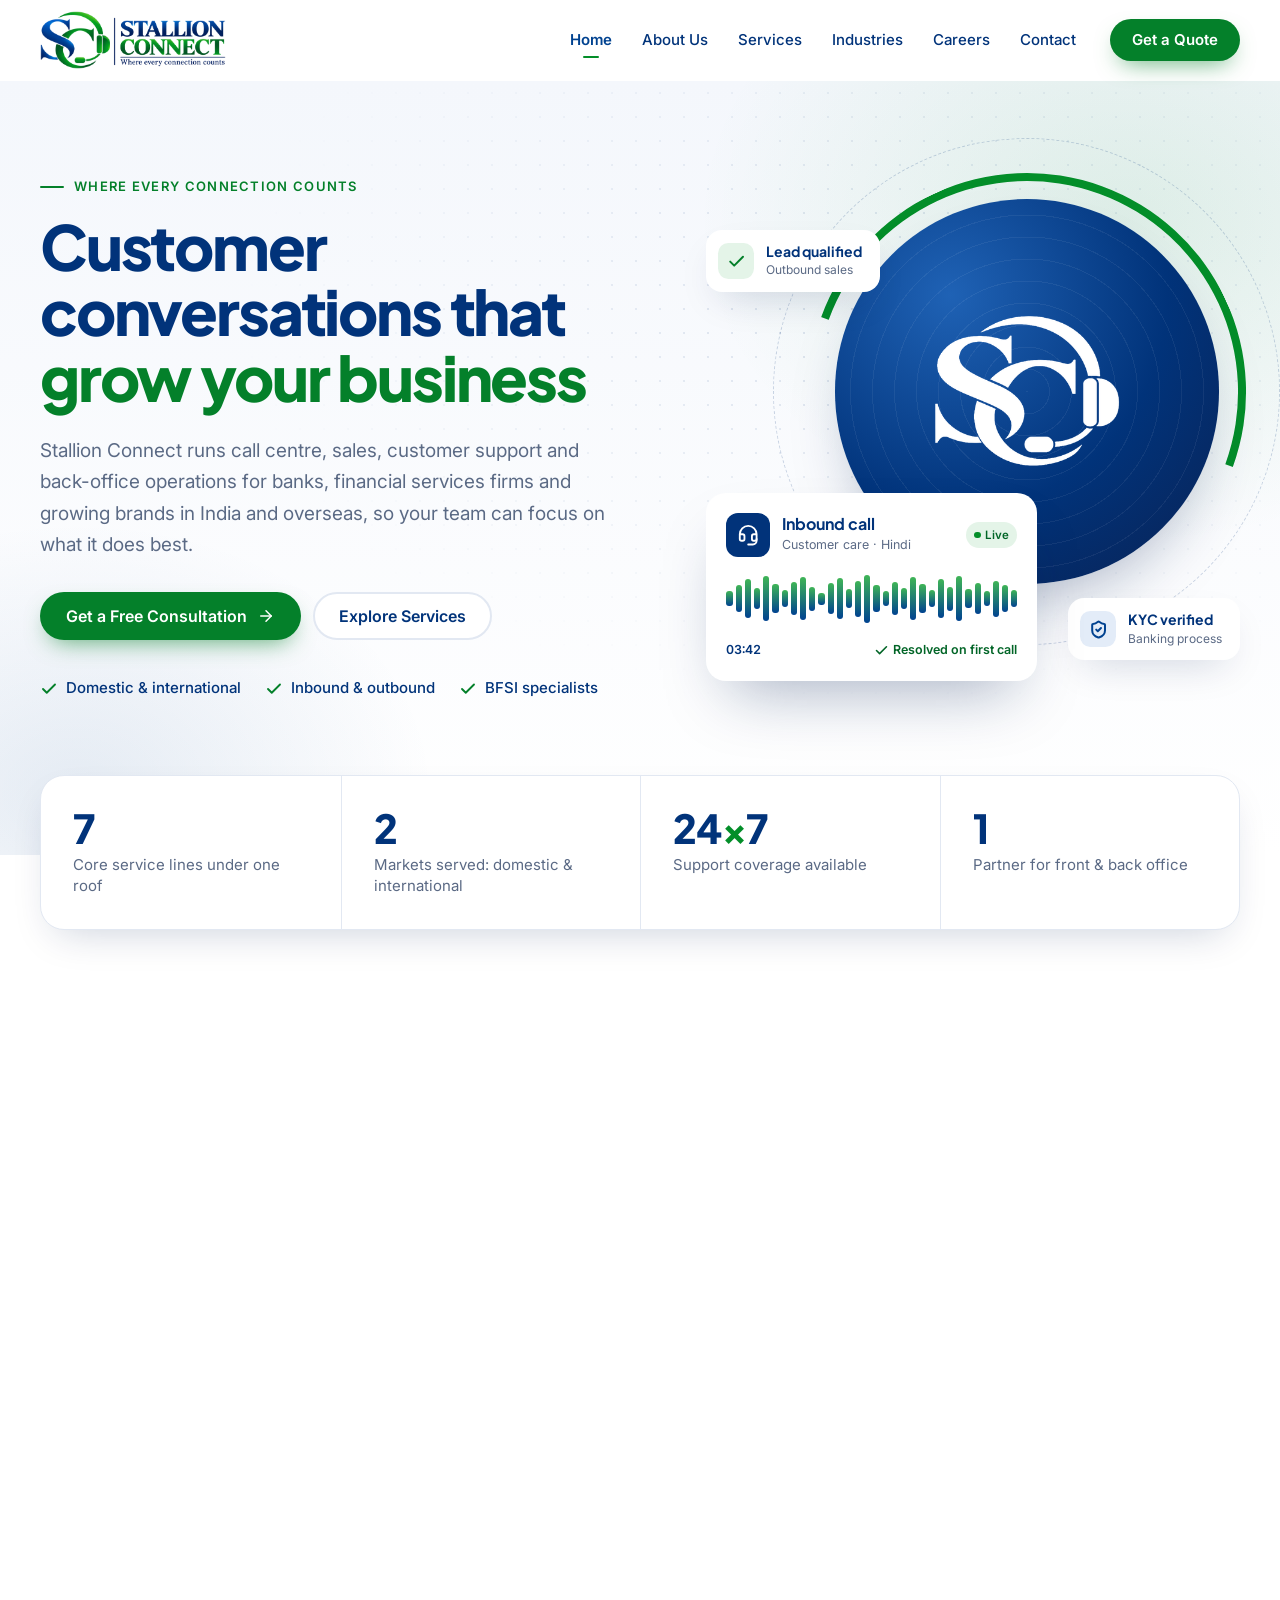
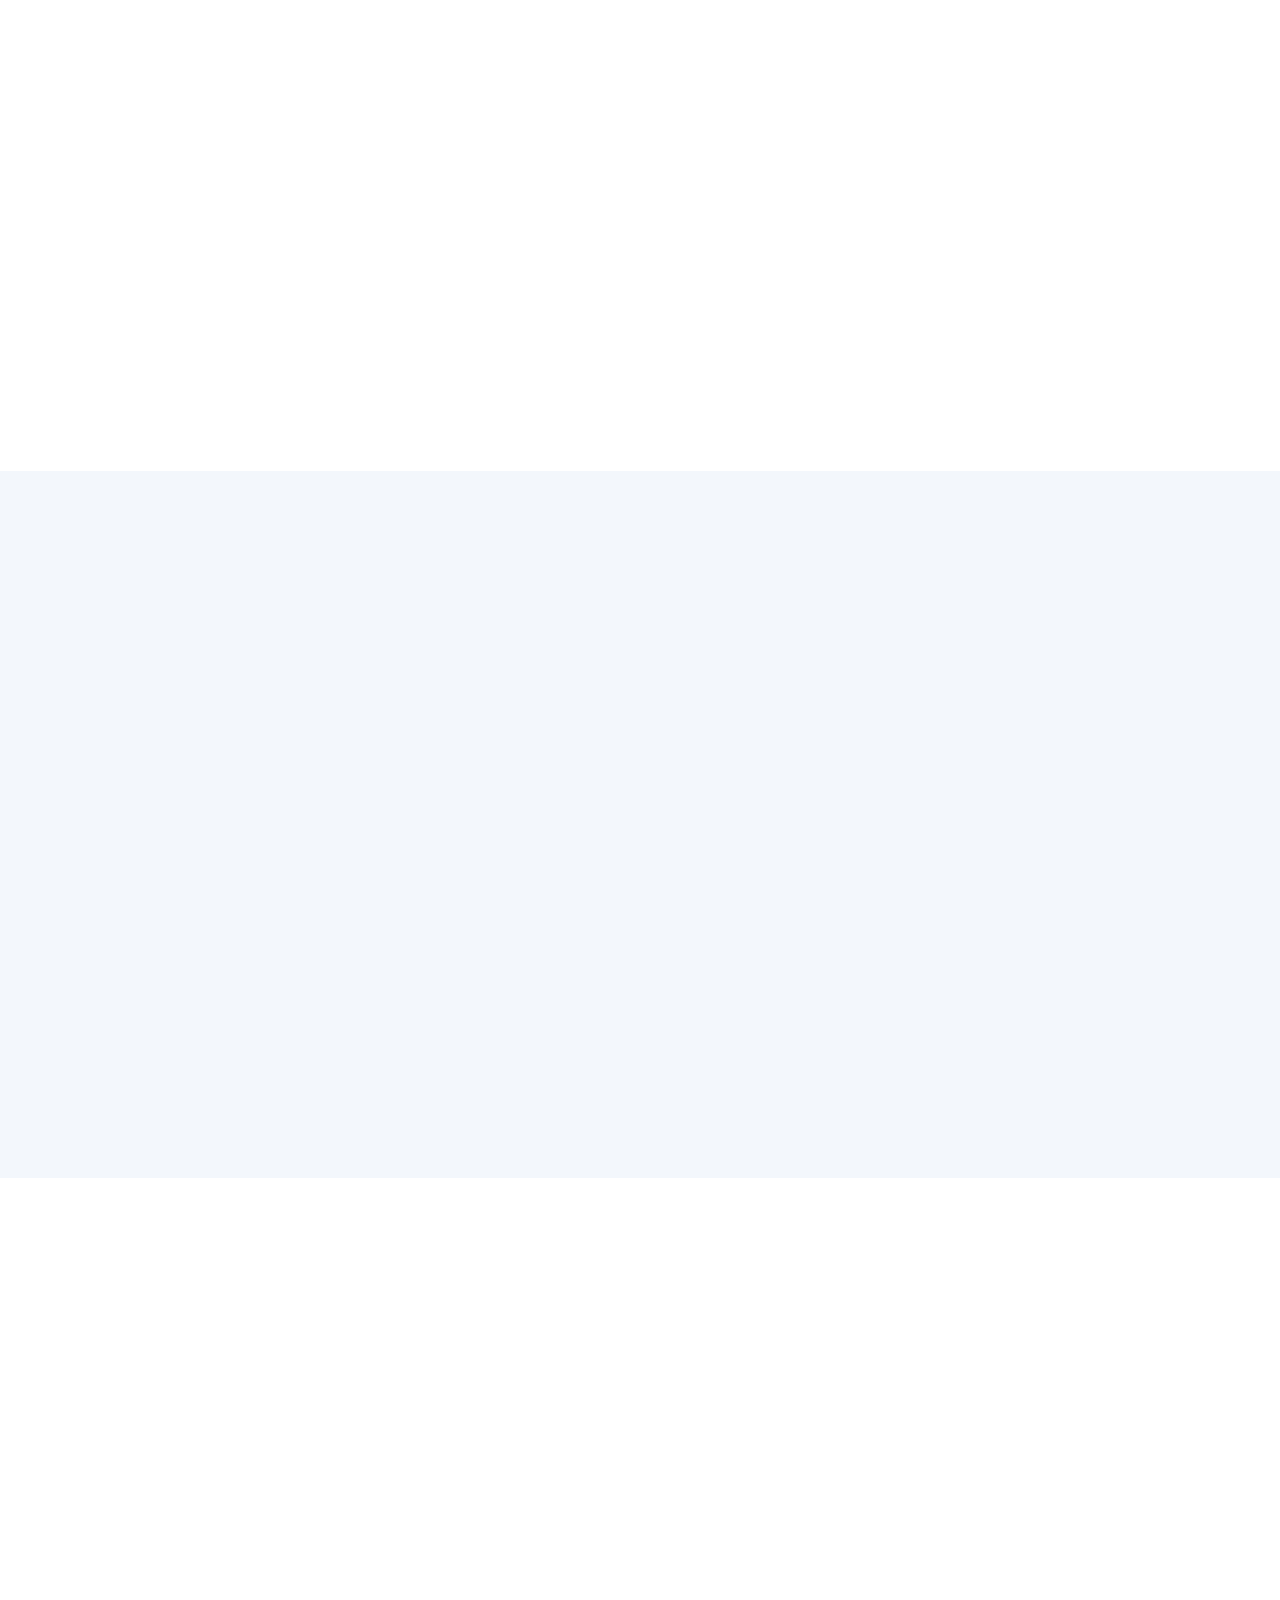
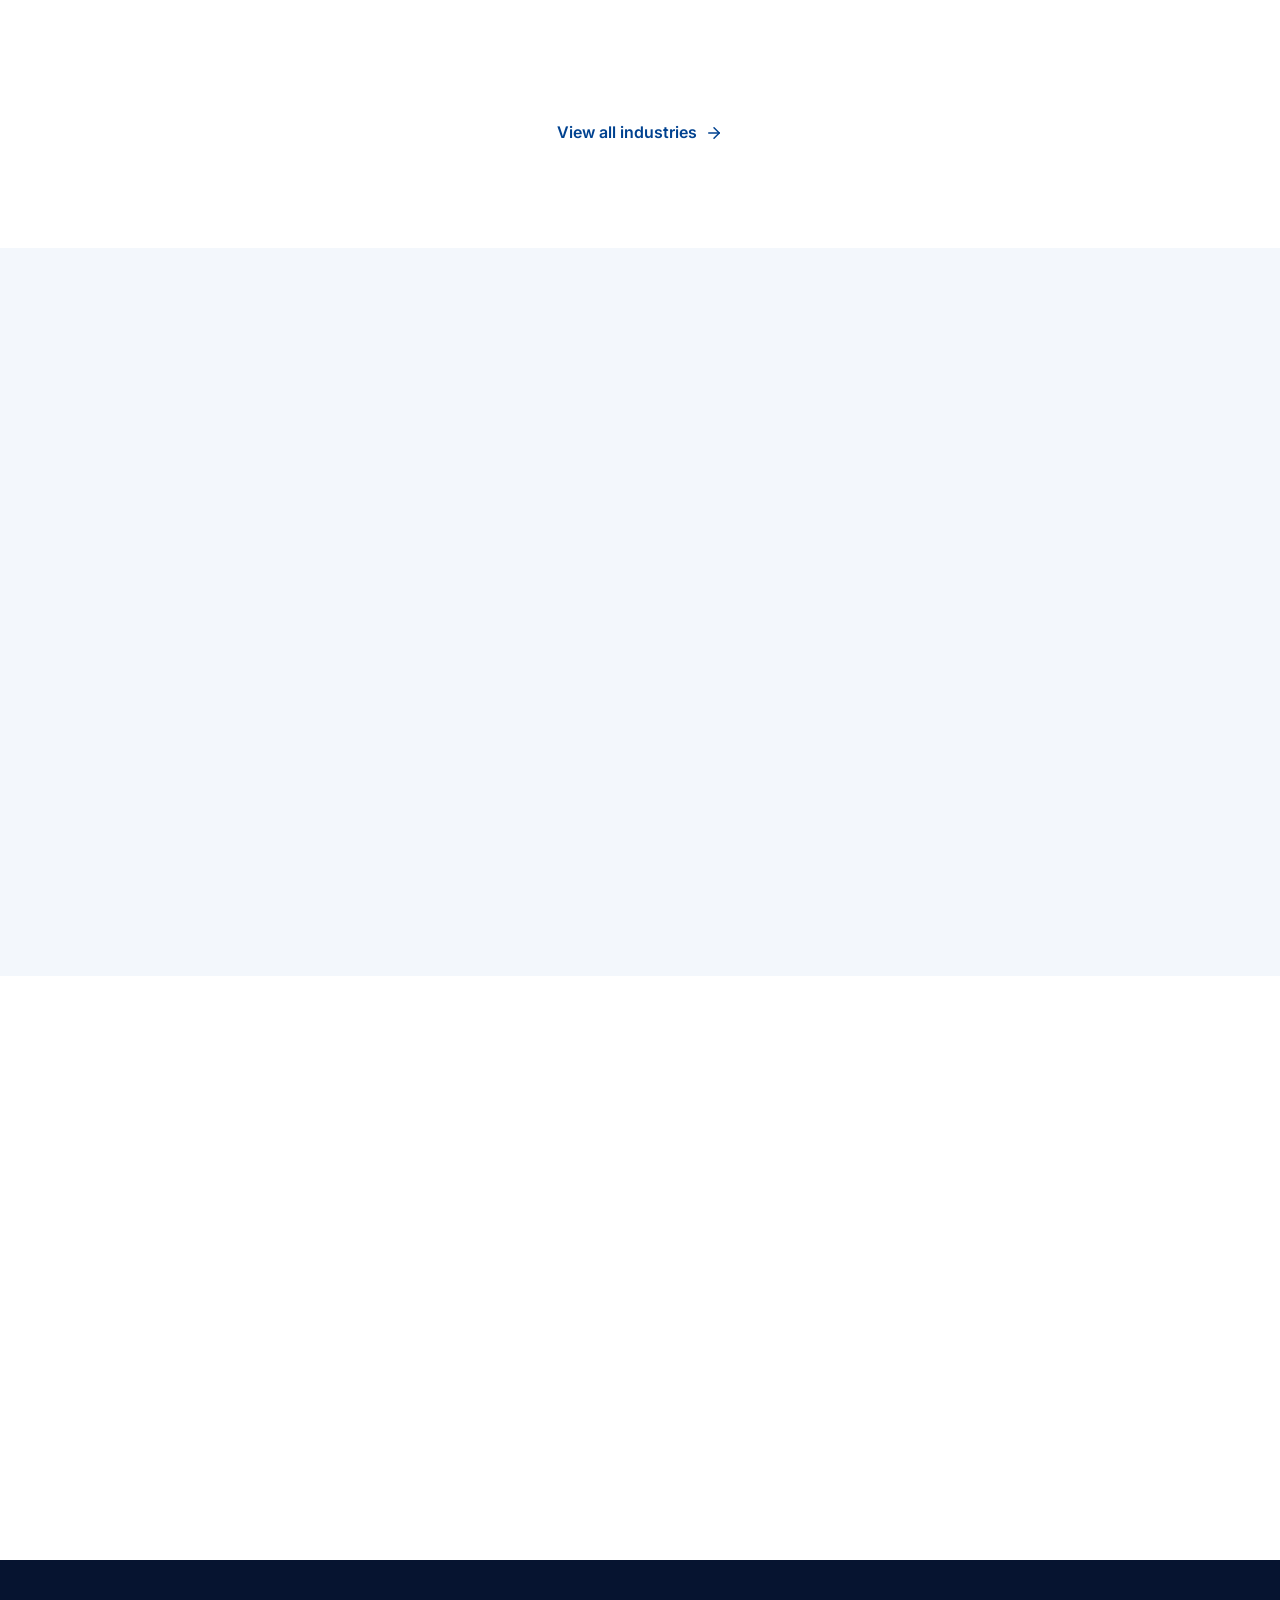
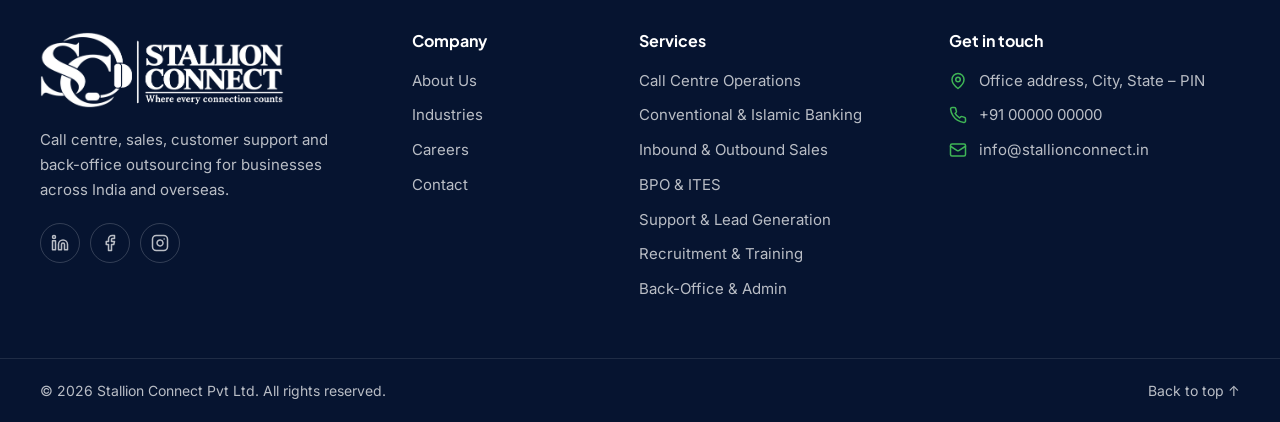
==== commit 91deb800: "Present banking as conventional and Islamic, with Islamic finance terms Renames the banking service " ====
--- a/index.html
+++ b/index.html
@@ -4,7 +4,7 @@
   <meta charset="UTF-8">
   <meta name="viewport" content="width=device-width, initial-scale=1">
   <title>Stallion Connect Pvt Ltd | Call Centre, BPO &amp; Back-Office Services</title>
-  <meta name="description" content="Stallion Connect Pvt Ltd: where every connection counts. We provide domestic and international call centre operations, banking and financial services outsourcing, inbound and outbound sales, customer support, lead generation, recruitment and back-office services.">
+  <meta name="description" content="Stallion Connect Pvt Ltd: where every connection counts. We provide domestic and international call centre operations, conventional and Islamic banking outsourcing, inbound and outbound sales, customer support, lead generation, recruitment and back-office services.">
   <meta name="theme-color" content="#01337a">
   <meta property="og:type" content="website">
   <meta property="og:site_name" content="Stallion Connect Pvt Ltd">
@@ -136,8 +136,8 @@
           </a>
           <a class="service-card reveal" style="--d:1" href="services.html#banking">
             <span class="icon-badge is-green"><svg class="i" viewBox="0 0 24 24" aria-hidden="true"><path d="M3 22h18"/><path d="M6 18v-7"/><path d="M10 18v-7"/><path d="M14 18v-7"/><path d="M18 18v-7"/><path d="M12 2 20 7H4z"/></svg></span>
-            <h3>Banking &amp; Financial Services</h3>
-            <p>Card and loan sales, onboarding, KYC and collections support for banks, NBFCs and fintechs.</p>
+            <h3>Conventional &amp; Islamic Banking</h3>
+            <p>Covered card and personal finance sales, onboarding, KYC and collections for banks, NBFCs and fintechs.</p>
             <span class="card-link">Learn more <svg class="i" viewBox="0 0 24 24" aria-hidden="true"><path d="M5 12h14"/><path d="m12 5 7 7-7 7"/></svg></span>
           </a>
           <a class="service-card reveal" style="--d:2" href="services.html#sales">
@@ -229,7 +229,7 @@
           <p class="lead">Our teams learn the products, regulations and customer expectations of each industry they support.</p>
         </div>
         <ul class="chip-list reveal">
-          <li><a class="chip" href="industries.html#bfsi"><svg class="i" viewBox="0 0 24 24" aria-hidden="true"><path d="M3 22h18"/><path d="M6 18v-7"/><path d="M10 18v-7"/><path d="M14 18v-7"/><path d="M18 18v-7"/><path d="M12 2 20 7H4z"/></svg>Banking &amp; Finance</a></li>
+          <li><a class="chip" href="industries.html#bfsi"><svg class="i" viewBox="0 0 24 24" aria-hidden="true"><path d="M3 22h18"/><path d="M6 18v-7"/><path d="M10 18v-7"/><path d="M14 18v-7"/><path d="M18 18v-7"/><path d="M12 2 20 7H4z"/></svg>Conventional &amp; Islamic Banking</a></li>
           <li><a class="chip" href="industries.html#insurance"><svg class="i" viewBox="0 0 24 24" aria-hidden="true"><path d="M20 13c0 5-3.5 7.5-7.66 8.95a1 1 0 0 1-.67-.01C7.5 20.5 4 18 4 13V6a1 1 0 0 1 1-1c2 0 4.5-1.2 6.24-2.72a1.17 1.17 0 0 1 1.52 0C14.51 3.81 17 5 19 5a1 1 0 0 1 1 1z"/></svg>Insurance</a></li>
           <li><a class="chip" href="industries.html#telecom"><svg class="i" viewBox="0 0 24 24" aria-hidden="true"><rect width="14" height="20" x="5" y="2" rx="2"/><path d="M12 18h.01"/></svg>Telecom</a></li>
           <li><a class="chip" href="industries.html#ecommerce"><svg class="i" viewBox="0 0 24 24" aria-hidden="true"><circle cx="8" cy="21" r="1"/><circle cx="19" cy="21" r="1"/><path d="M2.05 2.05h2l2.66 12.42a2 2 0 0 0 2 1.58h9.78a2 2 0 0 0 1.95-1.57l1.65-7.43H5.12"/></svg>E-commerce &amp; Retail</a></li>
@@ -303,7 +303,7 @@
         <h2 class="footer-title">Services</h2>
         <ul class="footer-links">
           <li><a href="services.html#call-centre">Call Centre Operations</a></li>
-          <li><a href="services.html#banking">Banking &amp; Financial Services</a></li>
+          <li><a href="services.html#banking">Conventional &amp; Islamic Banking</a></li>
           <li><a href="services.html#sales">Inbound &amp; Outbound Sales</a></li>
           <li><a href="services.html#bpo-ites">BPO &amp; ITES</a></li>
           <li><a href="services.html#support-leads">Support &amp; Lead Generation</a></li>
--- a/assets/css/styles.css
+++ b/assets/css/styles.css
@@ -18,7 +18,7 @@
   --green-100: #e4f4e8;
 
   /* Neutrals */
-  --ink: #0c1b36;
+  --ink: #01337a; /* headings and strong text use the brand navy */
   --text: #33415c;
   --muted: #5b6a85;
   --line: #e2e8f2;
